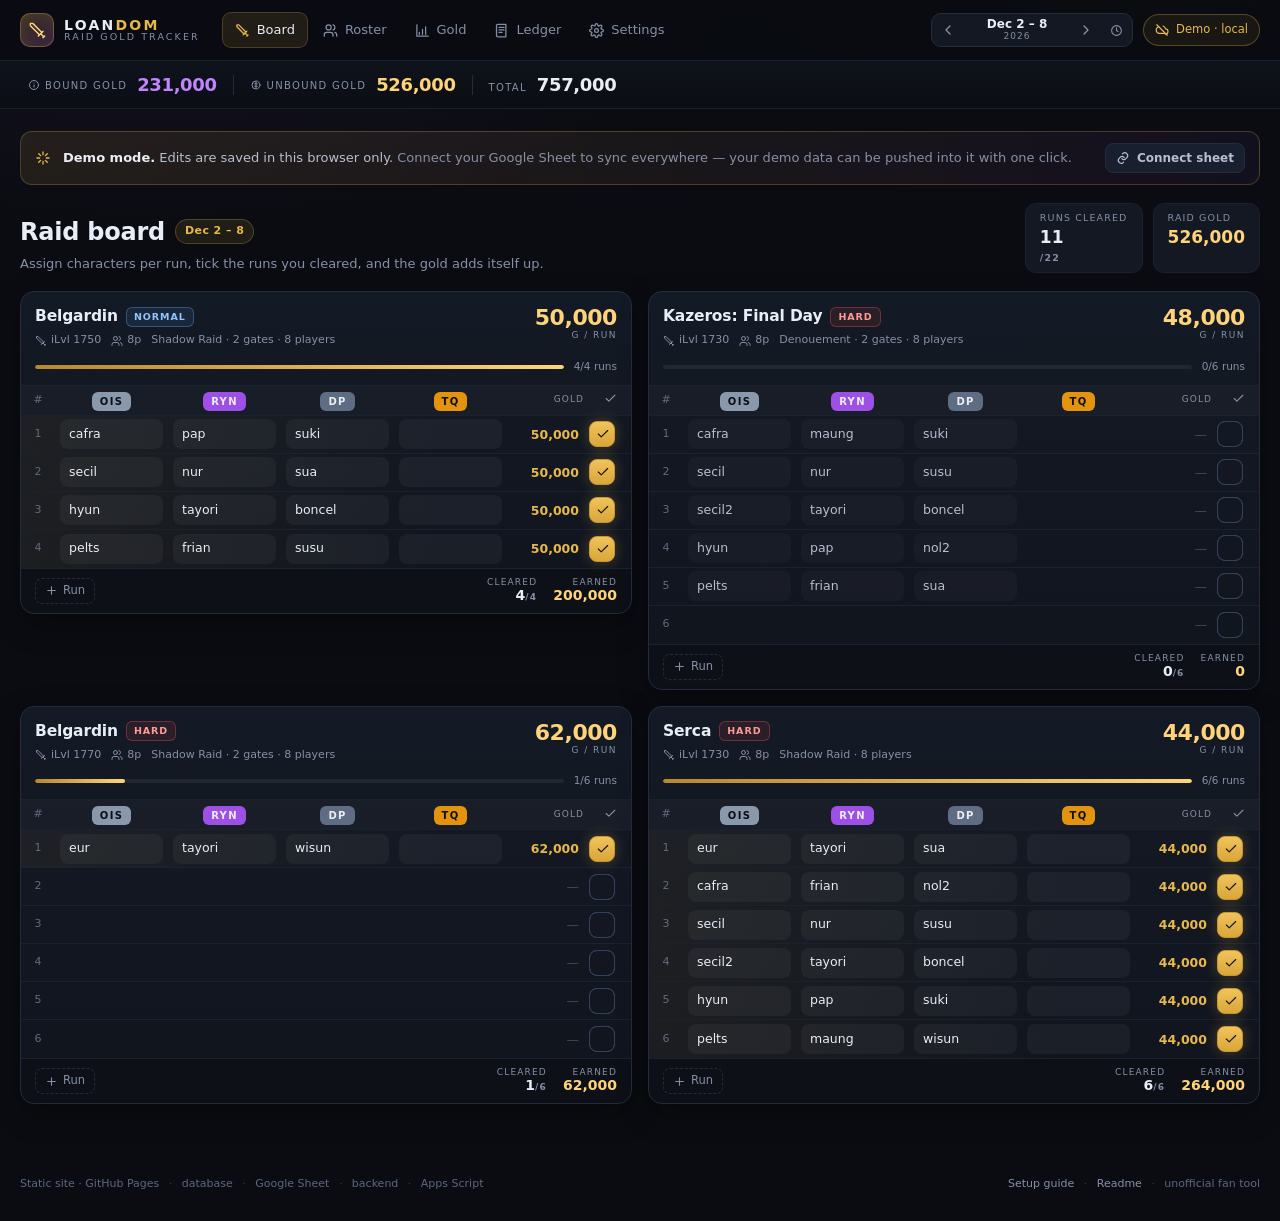
==== index.html @ 028a5902 "Build LOANDOM: Google-Sheet-backed raid gold tracker for GitHub Pages - static app (no build step): " ====
<!doctype html>
<html lang="en">
  <head>
    <meta charset="utf-8" />
    <meta name="viewport" content="width=device-width, initial-scale=1" />
    <title>LOANDOM — Lost Ark raid gold tracker</title>
    <meta
      name="description"
      content="Weekly Lost Ark raid gold tracker and character raid planner. Static site on GitHub Pages, database in a Google Sheet, no server required."
    />
    <meta name="theme-color" content="#0a0c11" />
    <meta name="color-scheme" content="dark" />
    <meta property="og:title" content="LOANDOM — Lost Ark raid gold tracker" />
    <meta
      property="og:description"
      content="Track raid gold, bound vs unbound, and who runs what this week. Google Sheet as the database, GitHub Pages as the host."
    />
    <meta property="og:type" content="website" />
    <link rel="icon" href="assets/favicon.svg" type="image/svg+xml" />
    <link rel="icon" href="favicon.ico" sizes="32x32" />
    <link rel="manifest" href="manifest.webmanifest" />
    <link rel="stylesheet" href="assets/css/app.css" />
  </head>
  <body data-route="board">
    <a class="skip-link" href="#view">Skip to content</a>

    <header class="topbar">
      <div class="topbar-inner">
        <a class="brand" href="#/board" aria-label="LOANDOM — raid board">
          <span class="brand-mark">
            <svg width="19" height="19" viewBox="0 0 24 24" fill="none" stroke="currentColor" stroke-width="1.8" stroke-linecap="round" stroke-linejoin="round" aria-hidden="true">
              <path d="M14.5 17.5 3 6V3h3l11.5 11.5" />
              <path d="m13 19 6-6" />
              <path d="m16 16 4 4" />
              <path d="m19 21 2-2" />
            </svg>
          </span>
          <span class="brand-text">
            <span class="brand-name">LOAN<em>DOM</em></span>
            <span class="brand-sub">raid gold tracker</span>
          </span>
        </a>

        <nav class="nav" id="nav" aria-label="Sections"></nav>

        <div class="topbar-right">
          <div class="weeknav" id="weeknav"></div>
          <div id="sync-pill"></div>
        </div>
      </div>
    </header>

    <div class="totals" id="totals" aria-live="polite"></div>

    <main class="view" id="view">
      <div class="boot"><span class="boot-spinner"></span>Loading your week…</div>
    </main>

    <footer class="foot">
      <span>
        Static site · GitHub Pages
        <span class="dot">·</span>
        database
        <span class="dot">·</span>
        Google Sheet
        <span class="dot">·</span>
        backend
        <span class="dot">·</span>
        Apps Script
      </span>
      <span>
        <a href="SETUP.md">Setup guide</a>
        <span class="dot">·</span>
        <a href="README.md">Readme</a>
        <span class="dot">·</span>
        unofficial fan tool
      </span>
    </footer>

    <div id="overlay"></div>
    <div id="toasts"></div>

    <noscript>
      <div style="max-width: 560px; margin: 80px auto; padding: 24px; border: 1px solid #232c3d; border-radius: 14px; font-family: system-ui; color: #e9edf6; background: #131822">
        <h1 style="font-size: 18px; margin-bottom: 8px">JavaScript is required</h1>
        <p style="color: #8590a6; font-size: 13px">
          LOANDOM is a static app that reads and writes a Google Sheet. Enable JavaScript and reload the page.
        </p>
      </div>
    </noscript>

    <script type="module" src="assets/js/app.js"></script>
  </body>
</html>
---- assets/css/app.css ----
/* ==========================================================================
   LOANDOM — dark, gold-accented, dense but breathable.
   Single stylesheet, no framework, no build step.
   ========================================================================== */

:root {
  --bg: #0a0c11;
  --bg-soft: #0d1017;
  --panel: #131822;
  --panel-2: #182030;
  --panel-3: #1e2739;
  --line: #232c3d;
  --line-soft: #1a2230;
  --text: #e9edf6;
  --text-dim: #b6bfd0;
  --muted: #8590a6;
  --gold: #e8b84b;
  --gold-bright: #ffd479;
  --gold-deep: #b8892b;
  --violet: #a855f7;
  --violet-soft: #c084fc;
  --red: #f0554f;
  --green: #3ddc97;
  --blue: #5aa9f8;
  --radius: 14px;
  --radius-sm: 9px;
  --shadow: 0 18px 45px rgba(0, 0, 0, 0.45);
  --font: "Inter", ui-sans-serif, system-ui, -apple-system, "Segoe UI", Roboto, "Helvetica Neue", Arial, sans-serif;
  --mono: ui-monospace, "SF Mono", "Cascadia Code", Consolas, monospace;
}

* { box-sizing: border-box; }

html { color-scheme: dark; }

body {
  margin: 0;
  font-family: var(--font);
  font-size: 14px;
  line-height: 1.5;
  color: var(--text);
  background:
    radial-gradient(1100px 600px at 12% -10%, rgba(168, 85, 247, 0.10), transparent 60%),
    radial-gradient(900px 500px at 88% -15%, rgba(232, 184, 75, 0.09), transparent 60%),
    var(--bg);
  min-height: 100vh;
  -webkit-font-smoothing: antialiased;
}

body.has-overlay { overflow: hidden; }

a { color: inherit; text-decoration: none; }
button { font: inherit; color: inherit; }
h1, h2, h3, h4 { margin: 0; font-weight: 650; letter-spacing: -0.01em; }
p { margin: 0; }
code { font-family: var(--mono); font-size: 0.92em; background: rgba(255, 255, 255, 0.06); padding: 1px 5px; border-radius: 5px; }
kbd {
  font-family: var(--mono); font-size: 10px; padding: 1px 5px; border-radius: 5px;
  border: 1px solid var(--line); background: var(--panel-2); color: var(--text-dim);
}
svg.i { flex: none; display: inline-block; vertical-align: -2px; }

::selection { background: rgba(232, 184, 75, 0.3); }

::-webkit-scrollbar { width: 10px; height: 10px; }
::-webkit-scrollbar-track { background: transparent; }
::-webkit-scrollbar-thumb { background: #2a3448; border-radius: 99px; border: 2px solid var(--bg); }
::-webkit-scrollbar-thumb:hover { background: #354158; }

:focus-visible { outline: 2px solid var(--gold); outline-offset: 2px; }

.skip-link {
  position: absolute; left: -9999px; top: 8px; z-index: 100;
  padding: 8px 14px; border-radius: 8px; background: var(--gold); color: #12100a; font-weight: 650;
}
.skip-link:focus { left: 12px; }

/* ------------------------------------------------------------------ shell */

.topbar {
  position: sticky; top: 0; z-index: 40;
  background: rgba(9, 11, 16, 0.82);
  backdrop-filter: blur(14px);
  border-bottom: 1px solid var(--line-soft);
}

.topbar-inner {
  max-width: 1480px; margin: 0 auto; padding: 0 20px;
  height: 60px; display: flex; align-items: center; gap: 22px;
}

.brand { display: flex; align-items: center; gap: 10px; flex: none; }
.brand-mark {
  width: 34px; height: 34px; border-radius: 10px; display: grid; place-items: center;
  background: linear-gradient(145deg, rgba(232, 184, 75, 0.22), rgba(168, 85, 247, 0.22));
  border: 1px solid rgba(232, 184, 75, 0.35); color: var(--gold-bright);
  box-shadow: inset 0 0 18px rgba(232, 184, 75, 0.12);
}
.brand-text { display: flex; flex-direction: column; line-height: 1.05; }
.brand-name { font-weight: 750; letter-spacing: 0.16em; font-size: 14px; }
.brand-name em { font-style: normal; color: var(--gold); }
.brand-sub { font-size: 9.5px; letter-spacing: 0.22em; text-transform: uppercase; color: var(--muted); }

.nav { display: flex; align-items: center; gap: 2px; overflow-x: auto; scrollbar-width: none; }
.nav::-webkit-scrollbar { display: none; }
.nav-link {
  display: inline-flex; align-items: center; gap: 7px; padding: 7px 12px; border-radius: 9px;
  color: var(--muted); font-size: 13px; font-weight: 500; white-space: nowrap;
  border: 1px solid transparent; transition: color 0.15s, background 0.15s;
}
.nav-link:hover { color: var(--text); background: rgba(255, 255, 255, 0.04); }
.nav-link.is-active { color: var(--text); background: rgba(232, 184, 75, 0.10); border-color: rgba(232, 184, 75, 0.22); }
.nav-link.is-active svg { color: var(--gold); }

.topbar-right { margin-left: auto; display: flex; align-items: center; gap: 10px; }

.weeknav { display: flex; align-items: center; gap: 2px; background: var(--panel); border: 1px solid var(--line); border-radius: 10px; padding: 2px; }
.week-arrow, .week-today {
  width: 28px; height: 28px; display: grid; place-items: center; border: 0; background: transparent;
  color: var(--muted); border-radius: 7px; cursor: pointer;
}
.week-arrow:hover, .week-today:hover { background: var(--panel-2); color: var(--text); }
.week-now {
  border: 0; background: transparent; padding: 0 6px;
  display: flex; flex-direction: column; align-items: center; line-height: 1.1; min-width: 106px;
}
.week-now-label { font-size: 12px; font-weight: 600; color: var(--text); white-space: nowrap; }
.week-now-year { font-size: 9px; letter-spacing: 0.12em; color: var(--muted); }

.sync-pill {
  display: inline-flex; align-items: center; gap: 7px; height: 32px; padding: 0 11px;
  border-radius: 99px; border: 1px solid var(--line); background: var(--panel);
  font-size: 11.5px; color: var(--text-dim); cursor: pointer; white-space: nowrap;
}
.sync-pill:hover { border-color: #33405a; }
.sync-pill.is-on { color: var(--green); border-color: rgba(61, 220, 151, 0.28); background: rgba(61, 220, 151, 0.07); }
.sync-pill.is-demo { color: var(--gold); border-color: rgba(232, 184, 75, 0.3); background: rgba(232, 184, 75, 0.07); }
.sync-pill.is-saving { color: var(--blue); border-color: rgba(90, 169, 248, 0.3); background: rgba(90, 169, 248, 0.07); }
.sync-pill.is-error { color: var(--red); border-color: rgba(240, 85, 79, 0.35); background: rgba(240, 85, 79, 0.08); }

/* ----------------------------------------------------------------- totals */

.totals {
  position: sticky; top: 60px; z-index: 35;
  background: linear-gradient(180deg, rgba(15, 19, 27, 0.96), rgba(11, 14, 20, 0.96));
  border-bottom: 1px solid var(--line-soft);
  backdrop-filter: blur(10px);
}
.totals-inner {
  max-width: 1480px; margin: 0 auto; padding: 8px 20px;
  display: flex; align-items: center; gap: 8px;
}
.total {
  border: 0; background: transparent; cursor: pointer; padding: 2px 8px; border-radius: 8px;
  display: flex; align-items: baseline; gap: 10px; text-align: left;
}
.total:hover { background: rgba(255, 255, 255, 0.035); }
.total-label { font-size: 10px; letter-spacing: 0.13em; text-transform: uppercase; color: var(--muted); display: inline-flex; align-items: center; gap: 5px; }
.total strong { font-size: 18px; font-variant-numeric: tabular-nums; letter-spacing: -0.02em; }
.total-bound strong { color: var(--violet-soft); }
.total-unbound strong { color: var(--gold-bright); }
.total-sum strong { color: var(--text); }
.total-sep { width: 1px; height: 20px; background: var(--line); }

/* ------------------------------------------------------------------ view */

.view { max-width: 1480px; margin: 0 auto; padding: 22px 20px 72px; }

.view-head { display: flex; align-items: flex-end; justify-content: space-between; gap: 24px; margin-bottom: 18px; flex-wrap: wrap; }
.view-head h1 { font-size: 24px; display: flex; align-items: center; gap: 10px; flex-wrap: wrap; }
.view-head p { color: var(--muted); font-size: 13px; margin-top: 4px; max-width: 70ch; }
.week-chip {
  font-size: 11px; font-weight: 600; letter-spacing: 0.04em; color: var(--gold);
  background: rgba(232, 184, 75, 0.1); border: 1px solid rgba(232, 184, 75, 0.25);
  padding: 3px 9px; border-radius: 99px; vertical-align: middle;
}
.head-stats { display: flex; gap: 10px; }
.head-stat {
  background: var(--panel); border: 1px solid var(--line-soft); border-radius: 11px;
  padding: 7px 14px; min-width: 92px;
}
.head-stat span { display: block; font-size: 9.5px; letter-spacing: 0.12em; text-transform: uppercase; color: var(--muted); }
.head-stat strong { font-size: 17px; font-variant-numeric: tabular-nums; }
.head-actions { display: flex; gap: 8px; }

.gold-text { color: var(--gold-bright); }
.violet-text { color: var(--violet-soft); }
.muted { color: var(--muted); }
.dash { color: #4b566c; }

/* ----------------------------------------------------------------- banner */

.banner {
  display: flex; align-items: center; gap: 12px; padding: 11px 14px; margin-bottom: 18px;
  border-radius: 12px; border: 1px solid rgba(232, 184, 75, 0.25);
  background: linear-gradient(90deg, rgba(232, 184, 75, 0.10), rgba(168, 85, 247, 0.06));
  font-size: 13px; color: var(--text-dim);
}
.banner-icon { color: var(--gold); display: grid; place-items: center; }
.banner strong { color: var(--text); }
.banner .btn { margin-left: auto; }

/* ---------------------------------------------------------------- buttons */

.btn {
  display: inline-flex; align-items: center; justify-content: center; gap: 7px;
  height: 36px; padding: 0 14px; border-radius: 10px; cursor: pointer;
  background: var(--panel-2); border: 1px solid var(--line); color: var(--text-dim);
  font-size: 13px; font-weight: 550; white-space: nowrap;
  transition: background 0.15s, border-color 0.15s, color 0.15s, transform 0.06s;
}
.btn:hover { background: var(--panel-3); color: var(--text); border-color: #33405a; }
.btn:active { transform: translateY(1px); }
.btn:disabled { opacity: 0.55; cursor: default; }
.btn.primary {
  background: linear-gradient(180deg, #f0c35b, #d9a63a); border-color: #c9962c;
  color: #151208; font-weight: 650; box-shadow: 0 6px 18px rgba(232, 184, 75, 0.16);
}
.btn.primary:hover { background: linear-gradient(180deg, #ffd479, #e5b344); color: #151208; }
.btn.ghost { background: transparent; }
.btn.ghost:hover { background: rgba(255, 255, 255, 0.05); }
.btn.danger { background: rgba(240, 85, 79, 0.14); border-color: rgba(240, 85, 79, 0.4); color: #ff9a95; }
.btn.danger:hover { background: rgba(240, 85, 79, 0.22); }
.btn.small { height: 30px; padding: 0 10px; font-size: 12px; border-radius: 8px; }
.danger-text { color: #f08a85; }
.danger-text:hover { color: #ffb1ad; }

.icon-btn {
  width: 34px; height: 34px; display: grid; place-items: center; border-radius: 9px;
  border: 1px solid var(--line); background: var(--panel-2); color: var(--muted); cursor: pointer;
}
.icon-btn:hover { color: var(--text); background: var(--panel-3); }

.mini {
  width: 24px; height: 24px; display: inline-grid; place-items: center; border-radius: 7px;
  border: 1px solid transparent; background: transparent; color: var(--muted); cursor: pointer;
}
.mini:hover { background: rgba(255, 255, 255, 0.07); color: var(--text); border-color: var(--line); }
.mini.danger:hover { color: #ff9a95; border-color: rgba(240, 85, 79, 0.4); background: rgba(240, 85, 79, 0.12); }
.link-btn {
  display: inline-flex; align-items: center; gap: 5px; border: 0; background: transparent;
  color: var(--gold); font-size: 12px; cursor: pointer; padding: 2px 0;
}
.link-btn:hover { color: var(--gold-bright); text-decoration: underline; }

/* --------------------------------------------------------------- controls */

.field { display: flex; flex-direction: column; gap: 5px; min-width: 0; }
.field > span { font-size: 11px; letter-spacing: 0.06em; text-transform: uppercase; color: var(--muted); font-weight: 600; }
.field > small { font-size: 11px; color: #6f7a90; }
.field.grow { flex: 1; min-width: 140px; }
.field.span2, .form-grid > .span2 { grid-column: span 2; }
.field-actions { justify-content: flex-end; flex-direction: row; align-items: center; }

input, select, textarea {
  height: 36px; padding: 0 10px; border-radius: 9px; border: 1px solid var(--line);
  background: var(--bg-soft); color: var(--text); font-size: 13px; min-width: 0;
  transition: border-color 0.15s, background 0.15s;
}
input:hover, select:hover { border-color: #33405a; }
input:focus, select:focus, textarea:focus { outline: none; border-color: var(--gold); background: #0b0e15; box-shadow: 0 0 0 3px rgba(232, 184, 75, 0.12); }
input::placeholder { color: #5b6579; }
select { appearance: none; background-image: linear-gradient(45deg, transparent 50%, var(--muted) 50%), linear-gradient(135deg, var(--muted) 50%, transparent 50%); background-position: calc(100% - 14px) 15px, calc(100% - 9px) 15px; background-size: 5px 5px; background-repeat: no-repeat; padding-right: 26px; }
input[type="color"] { width: 34px; height: 34px; padding: 3px; cursor: pointer; }
input[type="checkbox"] { width: 16px; height: 16px; accent-color: var(--gold); }

.cell-input { height: 30px; padding: 0 8px; font-size: 12.5px; border-radius: 7px; background: transparent; border-color: transparent; }
.cell-input:hover { background: var(--bg-soft); border-color: var(--line); }
.cell-input:focus { background: var(--bg-soft); }
.w-xs { width: 64px; }
.w-sm { width: 120px; }
.w-md { width: 92px; }

.form-grid { display: grid; grid-template-columns: repeat(2, minmax(0, 1fr)); gap: 12px; }
.form-grid.compact { grid-template-columns: repeat(6, minmax(0, 1fr)); align-items: end; margin-top: 14px; }
.form-grid.compact .btn { grid-column: span 1; }
.check-field { display: inline-flex; align-items: center; gap: 8px; font-size: 13px; color: var(--text-dim); }
.inline-fields { display: flex; gap: 10px; }
.inline-fields .field { width: 110px; }

/* ----------------------------------------------------------------- chips */

.badge {
  display: inline-flex; align-items: center; gap: 4px; padding: 2px 7px; border-radius: 6px;
  font-size: 9.5px; font-weight: 700; letter-spacing: 0.1em; text-transform: uppercase;
  border: 1px solid var(--line); color: var(--muted); background: rgba(255, 255, 255, 0.03);
}
.badge.subtle { font-weight: 600; letter-spacing: 0.06em; }
.diff-normal { color: #8ec5ff; border-color: rgba(90, 169, 248, 0.35); background: rgba(90, 169, 248, 0.1); }
.diff-hard { color: #ff9a95; border-color: rgba(240, 85, 79, 0.35); background: rgba(240, 85, 79, 0.1); }
.diff-nightmare { color: var(--violet-soft); border-color: rgba(168, 85, 247, 0.4); background: rgba(168, 85, 247, 0.12); }
.diff-solo { color: #b8c2d4; border-color: var(--line); }

.pill {
  display: inline-flex; align-items: center; gap: 7px; padding: 4px 10px; border-radius: 99px;
  font-size: 11px; font-weight: 600; border: 1px solid var(--line); color: var(--muted);
}
.pill-dot { width: 7px; height: 7px; border-radius: 99px; background: currentColor; box-shadow: 0 0 8px currentColor; }
.pill.is-on { color: var(--green); border-color: rgba(61, 220, 151, 0.3); background: rgba(61, 220, 151, 0.07); }
.pill.is-demo { color: var(--gold); border-color: rgba(232, 184, 75, 0.3); background: rgba(232, 184, 75, 0.07); }
.pill.is-error { color: var(--red); border-color: rgba(240, 85, 79, 0.35); background: rgba(240, 85, 79, 0.08); }

/* ----------------------------------------------------------------- board */

.raid-grid { display: grid; grid-template-columns: repeat(2, minmax(0, 1fr)); gap: 16px; align-items: start; }

.raid {
  background: linear-gradient(180deg, #141a25 0%, #10141d 100%);
  border: 1px solid var(--line); border-radius: var(--radius);
  overflow: hidden; box-shadow: 0 10px 30px rgba(0, 0, 0, 0.28);
  display: flex; flex-direction: column;
}
.raid.is-inactive { opacity: 0.55; }

.raid-head { display: flex; align-items: flex-start; justify-content: space-between; gap: 12px; padding: 13px 14px 10px; }
.raid-headline { min-width: 0; }
.raid-title { display: flex; align-items: center; gap: 8px; flex-wrap: wrap; }
.raid-title h2 { font-size: 15.5px; }
.raid-meta { display: flex; align-items: center; gap: 10px; flex-wrap: wrap; margin-top: 4px; font-size: 11px; color: var(--muted); }
.meta-item { display: inline-flex; align-items: center; gap: 4px; }

.raid-payout { text-align: right; flex: none; display: flex; flex-direction: column; align-items: flex-end; line-height: 1.15; }
.payout-main { font-size: 22px; font-weight: 750; color: var(--gold-bright); font-variant-numeric: tabular-nums; letter-spacing: -0.02em; }
.payout-unit { font-size: 9px; letter-spacing: 0.16em; text-transform: uppercase; color: var(--muted); }

.raid-strip { display: flex; align-items: center; gap: 10px; padding: 0 14px 10px; }
.progress { flex: 1; height: 4px; border-radius: 99px; background: rgba(255, 255, 255, 0.06); overflow: hidden; }
.progress > span { display: block; height: 100%; border-radius: 99px; background: linear-gradient(90deg, var(--gold-deep), var(--gold-bright)); transition: width 0.3s ease; }
.progress.tone-danger > span { background: linear-gradient(90deg, #b93d38, var(--red)); }
.progress.tone-violet > span { background: linear-gradient(90deg, #7c3aed, var(--violet-soft)); }
.strip-label { font-size: 10.5px; color: var(--muted); font-variant-numeric: tabular-nums; white-space: nowrap; }

.raid-table { border-top: 1px solid var(--line-soft); }
.raid-row {
  display: grid;
  grid-template-columns: 34px repeat(var(--players, 3), minmax(0, 1fr)) 82px 42px;
  align-items: center;
  border-bottom: 1px solid var(--line-soft);
  min-height: 38px;
}
.raid-row:last-child { border-bottom: 0; }
.raid-row .cell { min-width: 0; padding: 3px 5px; }
.raid-row.head-row { background: rgba(255, 255, 255, 0.025); min-height: 30px; position: sticky; top: 0; }
.raid-row.head-row .cell { padding: 4px 5px; }

.cell.idx { position: relative; text-align: center; color: #5f6b82; font-size: 11px; font-variant-numeric: tabular-nums; }
.run-no { display: block; }
.run-tools {
  position: absolute; inset: 0; display: flex; align-items: center; justify-content: center; gap: 1px;
  opacity: 0; background: var(--panel); transition: opacity 0.12s;
}
.run-row:hover .run-tools, .run-row:focus-within .run-tools { opacity: 1; }
.run-row:hover .run-no { opacity: 0; }

.player-head { text-align: center; }
.player-tag {
  display: inline-block; padding: 2px 8px; border-radius: 6px; font-size: 10px; font-weight: 750;
  letter-spacing: 0.13em; background: var(--pc, #a855f7); color: var(--pc-ink, #fff); opacity: 0.92;
}
.gold-head, .check-head { text-align: right; font-size: 9px; letter-spacing: 0.12em; text-transform: uppercase; color: var(--muted); }
.check-head { text-align: center; }

.slot {
  width: 100%; height: 30px; padding: 0 8px; display: flex; align-items: center; gap: 5px;
  border-radius: 8px; border: 1px solid transparent; background: rgba(255, 255, 255, 0.028);
  color: var(--text-dim); font-size: 12.5px; cursor: pointer; text-align: left;
  transition: background 0.12s, border-color 0.12s, color 0.12s;
}
.slot:hover { background: rgba(255, 255, 255, 0.07); border-color: var(--line); color: var(--text); }
.slot-name { overflow: hidden; text-overflow: ellipsis; white-space: nowrap; flex: 1; }
.slot.is-empty { justify-content: center; color: #455168; background: transparent; border: 1px dashed transparent; }
.slot.is-empty .slot-plus { opacity: 0; transition: opacity 0.12s; }
.raid-row:hover .slot.is-empty { border-color: var(--line); background: rgba(255, 255, 255, 0.02); }
.raid-row:hover .slot.is-empty .slot-plus { opacity: 1; }
.slot.is-warn { color: #ffc9a3; border-color: rgba(240, 140, 79, 0.28); background: rgba(240, 140, 79, 0.08); }
.slot-flag { color: #f0904f; display: inline-flex; }

.run-row.is-cleared { background: linear-gradient(90deg, rgba(232, 184, 75, 0.055), transparent 70%); }
.run-row.is-cleared .slot { color: var(--text); background: rgba(255, 255, 255, 0.045); }

.cell.gold { text-align: right; font-variant-numeric: tabular-nums; padding-right: 10px; }
.gold-value { font-size: 12.5px; font-weight: 600; color: var(--gold); }
.gold-value.is-zero { color: #3f4a5e; font-weight: 400; }
.gold-mult { font-size: 9.5px; color: var(--muted); margin-left: 3px; }

.check { width: 26px; height: 26px; border-radius: 8px; border: 1.5px solid #33405a; background: transparent; color: transparent; display: inline-grid; place-items: center; cursor: pointer; transition: all 0.14s; }
.check:hover { border-color: var(--gold); color: rgba(232, 184, 75, 0.5); }
.check.on { background: linear-gradient(180deg, #f0c35b, #d9a63a); border-color: #c9962c; color: #17130a; box-shadow: 0 0 14px rgba(232, 184, 75, 0.28); }
.cell.check { display: flex; justify-content: center; padding: 4px 6px; }

.raid-empty { padding: 18px 14px; display: flex; align-items: center; justify-content: space-between; gap: 12px; color: var(--muted); font-size: 12.5px; border-bottom: 1px solid var(--line-soft); }

.raid-foot { display: flex; align-items: center; gap: 16px; padding: 9px 14px; margin-top: auto; background: rgba(0, 0, 0, 0.22); border-top: 1px solid var(--line-soft); }
.foot-actions { margin-right: auto; }
.add-run {
  display: inline-flex; align-items: center; gap: 5px; height: 26px; padding: 0 9px;
  border-radius: 7px; border: 1px dashed var(--line); background: transparent;
  color: var(--muted); font-size: 11.5px; cursor: pointer;
}
.add-run:hover { color: var(--gold); border-color: rgba(232, 184, 75, 0.5); background: rgba(232, 184, 75, 0.07); }
.foot-stat { display: flex; flex-direction: column; align-items: flex-end; line-height: 1.1; }
.foot-stat span { font-size: 9px; letter-spacing: 0.13em; text-transform: uppercase; color: var(--muted); }
.foot-stat strong { font-size: 14px; font-variant-numeric: tabular-nums; }

/* ---------------------------------------------------------------- roster */

.rules-strip {
  display: flex; align-items: center; gap: 12px; flex-wrap: wrap; margin-bottom: 16px;
  padding: 9px 13px; border-radius: 10px; background: rgba(232, 184, 75, 0.05);
  border: 1px solid rgba(232, 184, 75, 0.16); font-size: 12px; color: var(--text-dim);
}
.rules-strip svg { color: var(--gold); }

.roster-grid { display: grid; grid-template-columns: repeat(2, minmax(0, 1fr)); gap: 16px; align-items: start; }
.roster-card {
  background: linear-gradient(180deg, #141a25, #10141d);
  border: 1px solid var(--line); border-radius: var(--radius); overflow: hidden;
  display: flex; flex-direction: column;
}
.roster-head { display: flex; align-items: center; gap: 11px; padding: 13px 14px 10px; }
.avatar {
  width: 38px; height: 38px; border-radius: 11px; display: grid; place-items: center;
  background: var(--pc); color: var(--pc-ink); font-weight: 800; font-size: 13px; letter-spacing: 0.04em;
  flex: none; box-shadow: inset 0 0 0 1px rgba(255, 255, 255, 0.12);
}
.roster-id { min-width: 0; }
.roster-id h2 { font-size: 15px; }
.roster-id p { font-size: 11px; color: var(--muted); }
.add-char { margin-left: auto; display: flex; gap: 4px; }
.add-char input { height: 32px; width: 128px; font-size: 12px; }
.add-char .icon-btn { width: 32px; height: 32px; }
.roster-cap { padding: 0 14px 8px; }
.roster-cap .progress { height: 3px; }

.roster-table th { padding: 6px 10px; }
.roster-table td { padding: 6px 10px; }
.char-name-cell { display: flex; align-items: center; gap: 6px; }
.char-name {
  border: 0; background: transparent; padding: 2px 0; cursor: pointer; display: inline-flex;
  align-items: center; gap: 5px; color: var(--text); font-size: 13px; font-weight: 550; text-align: left;
}
.char-name:hover { color: var(--gold-bright); }
.crown { color: var(--gold); display: inline-flex; }
.row-flag { color: #f0904f; display: inline-flex; }
.row-actions { text-align: right; white-space: nowrap; opacity: 0.45; transition: opacity 0.12s; }
tr:hover .row-actions { opacity: 1; }
.usage-cell { max-width: 260px; }
.usage {
  display: inline-flex; align-items: center; gap: 3px; padding: 2px 6px; margin: 1px 3px 1px 0;
  border-radius: 5px; font-size: 9.5px; font-weight: 650; letter-spacing: 0.04em;
  background: rgba(255, 255, 255, 0.05); color: var(--muted); border: 1px solid transparent;
}
.usage.is-cleared { color: #8ee6bd; background: rgba(61, 220, 151, 0.09); border-color: rgba(61, 220, 151, 0.22); }
.usage.is-idle { color: #55617a; background: transparent; border: 1px dashed var(--line); }
.usage.is-over { color: #ff9a95; background: rgba(240, 85, 79, 0.1); border-color: rgba(240, 85, 79, 0.3); }
.roster-empty { padding: 22px 16px; text-align: center; color: var(--muted); font-size: 12.5px; display: flex; flex-direction: column; gap: 3px; }

/* ------------------------------------------------------------------ gold */

.gold-cards { display: grid; grid-template-columns: repeat(3, minmax(0, 1fr)); gap: 14px; margin-bottom: 18px; }
.gold-card {
  border-radius: var(--radius); padding: 16px 18px; border: 1px solid var(--line);
  background: linear-gradient(180deg, #161c28, #11151e); position: relative; overflow: hidden;
}
.gold-card::after { content: ""; position: absolute; inset: 0; pointer-events: none; background: radial-gradient(120% 120% at 100% 0%, rgba(255, 255, 255, 0.05), transparent 55%); }
.gc-label { display: block; font-size: 9.5px; letter-spacing: 0.18em; text-transform: uppercase; color: var(--muted); font-weight: 700; }
.gc-value { display: block; font-size: 36px; font-weight: 800; letter-spacing: -0.03em; line-height: 1.15; font-variant-numeric: tabular-nums; margin: 2px 0 4px; }
.gc-sub { display: inline-flex; align-items: center; gap: 5px; font-size: 11px; color: var(--muted); }
.gold-card.bound { border-color: rgba(168, 85, 247, 0.28); background: linear-gradient(180deg, rgba(168, 85, 247, 0.12), rgba(17, 21, 30, 0.9)); }
.gold-card.bound .gc-value { color: var(--violet-soft); }
.gold-card.unbound { border-color: rgba(232, 184, 75, 0.3); background: linear-gradient(180deg, rgba(232, 184, 75, 0.13), rgba(17, 21, 30, 0.9)); }
.gold-card.unbound .gc-value { color: var(--gold-bright); }
.gold-card.total { border-color: var(--line); }
.gold-card.total .gc-value { color: var(--text); }

.summary-grid { display: grid; grid-template-columns: repeat(2, minmax(0, 1fr)); gap: 16px; align-items: start; }

.panel {
  background: linear-gradient(180deg, #141a25, #10141d);
  border: 1px solid var(--line); border-radius: var(--radius); overflow: hidden;
}
.panel-head { display: flex; align-items: center; justify-content: space-between; gap: 12px; padding: 12px 15px; border-bottom: 1px solid var(--line-soft); }
.panel-head h2 { font-size: 13.5px; display: flex; align-items: center; gap: 7px; }
.panel-head h2 svg { color: var(--gold); }
.panel-head .muted { font-size: 11px; }
.panel-foot { display: flex; align-items: center; justify-content: space-between; gap: 10px; padding: 9px 15px; border-top: 1px solid var(--line-soft); background: rgba(0, 0, 0, 0.18); font-size: 11.5px; }

.breakdown { padding: 6px 8px; }
.breakdown-row { display: flex; align-items: center; gap: 12px; padding: 8px 7px; border-radius: 9px; }
.breakdown-row:hover { background: rgba(255, 255, 255, 0.025); }
.bd-main { flex: 1; min-width: 0; }
.bd-title { display: flex; align-items: center; gap: 7px; font-size: 12.5px; margin-bottom: 5px; }
.bd-bar { height: 5px; border-radius: 99px; background: rgba(255, 255, 255, 0.06); overflow: hidden; }
.bd-bar > span { display: block; height: 100%; border-radius: 99px; background: linear-gradient(90deg, var(--gold-deep), var(--gold)); transition: width 0.3s; }
.bd-count { font-size: 11px; font-variant-numeric: tabular-nums; width: 34px; text-align: right; }
.bd-gold { font-size: 13px; font-variant-numeric: tabular-nums; width: 78px; text-align: right; color: var(--gold-bright); }
.bd-gold.is-zero { color: #465168; }
.breakdown-row.is-manual .bd-bar > span { background: linear-gradient(90deg, #7c3aed, var(--violet-soft)); }

.player-summary { padding: 4px 8px 8px; }
.ps-row { display: flex; align-items: center; gap: 10px; padding: 8px 6px; border-bottom: 1px solid var(--line-soft); }
.ps-row:last-child { border-bottom: 0; }
.ps-avatar { width: 30px; height: 30px; border-radius: 9px; display: grid; place-items: center; background: var(--pc); color: var(--pc-ink); font-size: 10px; font-weight: 800; flex: none; }
.ps-name { min-width: 0; flex: 1; display: flex; flex-direction: column; line-height: 1.25; }
.ps-name strong { font-size: 12.5px; }
.ps-name span { font-size: 10.5px; }
.ps-stat { text-align: right; min-width: 42px; }
.ps-stat span { display: block; font-size: 9px; letter-spacing: 0.1em; text-transform: uppercase; color: var(--muted); }
.ps-stat strong { font-size: 13px; font-variant-numeric: tabular-nums; }
.ps-bar { width: 52px; }
.ps-bar .progress { height: 3px; }

.history { display: flex; align-items: flex-end; gap: 6px; padding: 16px 14px 12px; height: 210px; }
.hist-col { flex: 1; height: 100%; display: flex; flex-direction: column; justify-content: flex-end; align-items: center; gap: 5px; background: transparent; border: 0; cursor: pointer; padding: 0; border-radius: 8px; }
.hist-col:hover { background: rgba(255, 255, 255, 0.03); }
.hist-track { width: 100%; flex: 1; display: flex; align-items: flex-end; justify-content: center; }
.hist-bar { width: min(38px, 70%); border-radius: 6px 6px 3px 3px; background: linear-gradient(180deg, var(--gold-bright), var(--gold-deep)); position: relative; overflow: hidden; min-height: 4px; }
.hist-bound { position: absolute; left: 0; right: 0; bottom: 0; background: linear-gradient(180deg, var(--violet-soft), #6d28d9); }
.hist-value { font-size: 10px; color: var(--text-dim); font-variant-numeric: tabular-nums; }
.hist-label { font-size: 9.5px; color: var(--muted); white-space: nowrap; }
.hist-col.is-current .hist-label { color: var(--gold); }
.hist-col.is-current .hist-bar { box-shadow: 0 0 0 1px rgba(232, 184, 75, 0.5), 0 0 18px rgba(232, 184, 75, 0.2); }

.warning-list { list-style: none; margin: 0; padding: 6px 8px 10px; display: flex; flex-direction: column; gap: 2px; }
.warning-item { display: flex; gap: 8px; align-items: flex-start; padding: 7px 8px; border-radius: 8px; font-size: 12px; color: var(--text-dim); }
.warning-item:hover { background: rgba(255, 255, 255, 0.03); }
.warning-item.level-warn .w-icon { color: #f0a85b; }
.warning-item.level-info .w-icon { color: var(--blue); }
.w-icon { display: inline-flex; margin-top: 1px; }
.all-clear { display: flex; align-items: center; gap: 8px; padding: 18px 16px; color: var(--green); font-size: 12.5px; }

.mode-switch { display: inline-flex; padding: 3px; border-radius: 10px; background: var(--panel); border: 1px solid var(--line); }
.mode-switch button { border: 0; background: transparent; padding: 5px 11px; border-radius: 7px; font-size: 11.5px; font-weight: 600; color: var(--muted); cursor: pointer; }
.mode-switch button:hover { color: var(--text); }
.mode-switch button.is-active { background: rgba(232, 184, 75, 0.16); color: var(--gold-bright); box-shadow: inset 0 0 0 1px rgba(232, 184, 75, 0.25); }

/* ---------------------------------------------------------------- ledger */

.ledger-form { display: flex; flex-wrap: wrap; gap: 10px; padding: 13px 15px; align-items: flex-end; }
.ledger-form .btn { height: 36px; }
.kind { display: inline-block; padding: 2px 8px; border-radius: 6px; font-size: 10px; font-weight: 700; letter-spacing: 0.06em; text-transform: uppercase; }
.kind-bound { color: var(--violet-soft); background: rgba(168, 85, 247, 0.12); border: 1px solid rgba(168, 85, 247, 0.3); }
.kind-tradable { color: var(--gold-bright); background: rgba(232, 184, 75, 0.1); border: 1px solid rgba(232, 184, 75, 0.28); }
.note-cell { max-width: 300px; overflow: hidden; text-overflow: ellipsis; white-space: nowrap; }
.ledger-table tfoot td { border-top: 1px solid var(--line); border-bottom: 0; padding-top: 9px; }

/* -------------------------------------------------------------- settings */

.settings-grid { display: grid; grid-template-columns: repeat(2, minmax(0, 1fr)); gap: 16px; align-items: start; }
.settings-grid > .panel:first-child { grid-column: span 2; }
.settings-grid > .panel-wide { grid-column: span 2; }

.details { border-top: 1px solid var(--line-soft); padding: 12px 15px 14px; }
.details summary { cursor: pointer; font-size: 12px; color: var(--muted); display: flex; align-items: center; gap: 6px; list-style: none; }
.details summary::-webkit-details-marker { display: none; }
.details summary:hover { color: var(--text); }
.steps { margin: 10px 0 8px; padding-left: 20px; display: flex; flex-direction: column; gap: 5px; font-size: 12.5px; color: var(--text-dim); }
.steps code { font-size: 11.5px; }

.kv-grid { display: grid; grid-template-columns: repeat(2, minmax(0, 1fr)); gap: 1px; background: var(--line-soft); }
.kv { background: var(--panel); padding: 10px 15px; display: flex; flex-direction: column; gap: 2px; }
.kv span { font-size: 9.5px; letter-spacing: 0.12em; text-transform: uppercase; color: var(--muted); }
.kv strong { font-size: 13px; font-variant-numeric: tabular-nums; }

.inline-error { display: flex; align-items: center; gap: 7px; margin: 10px 15px 0; padding: 9px 11px; border-radius: 9px; background: rgba(240, 85, 79, 0.1); border: 1px solid rgba(240, 85, 79, 0.3); color: #ffb1ad; font-size: 12px; }
.row-actions-line { display: flex; gap: 8px; padding: 12px 15px; flex-wrap: wrap; }

.setting-block { display: flex; align-items: center; justify-content: space-between; gap: 16px; padding: 13px 15px; border-top: 1px solid var(--line-soft); }
.setting-block h3 { font-size: 12.5px; margin-bottom: 2px; }
.setting-block p { font-size: 11.5px; max-width: 44ch; }

.table-scroll { overflow-x: auto; }
.table { width: 100%; border-collapse: collapse; font-size: 12.5px; }
.table th { text-align: left; padding: 8px 12px; font-size: 9.5px; letter-spacing: 0.11em; text-transform: uppercase; color: var(--muted); font-weight: 700; border-bottom: 1px solid var(--line); white-space: nowrap; }
.table td { padding: 7px 12px; border-bottom: 1px solid var(--line-soft); vertical-align: middle; }
.table tbody tr:hover { background: rgba(255, 255, 255, 0.02); }
.table .num { text-align: right; font-variant-numeric: tabular-nums; }
.table .strong { font-weight: 650; }
.table tr.is-inactive { opacity: 0.5; }
.raid-settings td { padding: 4px 6px; }
.raid-settings th { padding: 8px 6px; }
.raid-settings { min-width: 720px; }
.raid-settings .cell-input, .ps-edit .cell-input {
  background: rgba(255, 255, 255, 0.03);
  border-color: var(--line-soft);
}
.raid-settings .cell-input:hover, .ps-edit .cell-input:hover { background: var(--bg-soft); border-color: var(--line); }

.switch { width: 34px; height: 19px; border-radius: 99px; background: #2a3448; border: 1px solid var(--line); position: relative; cursor: pointer; padding: 0; }
.switch span { position: absolute; top: 2px; left: 2px; width: 13px; height: 13px; border-radius: 99px; background: #7a869c; transition: all 0.15s; }
.switch.is-on { background: rgba(61, 220, 151, 0.25); border-color: rgba(61, 220, 151, 0.5); }
.switch.is-on span { left: 17px; background: var(--green); }

.player-settings { padding: 6px 10px 10px; display: flex; flex-direction: column; gap: 4px; }
.ps-edit { display: flex; align-items: center; gap: 8px; padding: 4px 4px; border-radius: 8px; }
.ps-edit:hover { background: rgba(255, 255, 255, 0.025); }
.ps-edit .muted { margin-left: auto; font-size: 11px; }

.data-actions { display: flex; flex-wrap: wrap; gap: 8px; padding: 13px 15px; }
.small-note { padding: 0 15px 14px; font-size: 11.5px; max-width: 80ch; }

.about { padding-bottom: 4px; }
.about p { padding: 12px 15px; font-size: 12.5px; color: var(--text-dim); max-width: 90ch; }
.about .kv-grid { margin-top: 2px; }

/* ----------------------------------------------------------- empty states */

.empty { display: flex; flex-direction: column; align-items: center; justify-content: center; text-align: center; gap: 8px; padding: 60px 20px; border: 1px dashed var(--line); border-radius: var(--radius); background: rgba(255, 255, 255, 0.012); }
.empty small, .empty.small { padding: 26px 16px; }
.empty-icon { width: 46px; height: 46px; border-radius: 13px; display: grid; place-items: center; background: rgba(232, 184, 75, 0.09); border: 1px solid rgba(232, 184, 75, 0.2); color: var(--gold); margin-bottom: 4px; }
.empty h3 { font-size: 15px; }
.empty p { color: var(--muted); font-size: 12.5px; max-width: 46ch; }
.empty .btn { margin-top: 8px; }

.boot { display: flex; align-items: center; gap: 10px; padding: 80px 0; justify-content: center; color: var(--muted); }
.boot-spinner { width: 16px; height: 16px; border-radius: 99px; border: 2px solid var(--line); border-top-color: var(--gold); animation: spin 0.7s linear infinite; }
@keyframes spin { to { transform: rotate(360deg); } }

/* ---------------------------------------------------------------- footer */

.foot { max-width: 1480px; margin: 0 auto; padding: 0 20px 28px; display: flex; align-items: center; justify-content: space-between; gap: 14px; flex-wrap: wrap; color: #5c6780; font-size: 11px; }
.foot a { color: var(--muted); }
.foot a:hover { color: var(--gold); }
.foot .dot { opacity: 0.5; margin: 0 6px; }

/* --------------------------------------------------------------- overlays */

#overlay { position: relative; z-index: 60; }

.modal-backdrop {
  position: fixed; inset: 0; z-index: 70; display: grid; place-items: center; padding: 20px;
  background: rgba(4, 6, 10, 0.72); backdrop-filter: blur(6px);
  animation: fade 0.14s ease-out;
}
.modal {
  width: min(500px, 100%); max-height: min(86vh, 760px); overflow: auto;
  background: linear-gradient(180deg, #171d29, #11151e);
  border: 1px solid var(--line); border-radius: 16px; box-shadow: var(--shadow);
  animation: pop 0.16s ease-out;
}
.modal-wide { width: min(760px, 100%); }
.modal-head { display: flex; align-items: flex-start; justify-content: space-between; gap: 12px; padding: 16px 18px 10px; }
.modal-head h2 { font-size: 17px; }
.modal-head p { font-size: 11.5px; color: var(--muted); margin-top: 2px; }
.modal-body { padding: 6px 18px 18px; }
.modal-text { font-size: 13.5px; color: var(--text-dim); }
.modal-note { font-size: 11.5px; color: var(--muted); margin-top: 8px; padding: 8px 10px; background: rgba(255, 255, 255, 0.03); border-radius: 8px; }
.modal-foot { display: flex; align-items: center; gap: 8px; padding: 12px 18px; border-top: 1px solid var(--line-soft); background: rgba(0, 0, 0, 0.2); }
.modal-foot .grow { flex: 1; }
.modal .form-grid { padding-top: 6px; }
.eligibility { background: rgba(255, 255, 255, 0.02); border: 1px solid var(--line-soft); border-radius: 10px; padding: 9px 11px; }
.el-title { font-size: 10px; letter-spacing: 0.1em; text-transform: uppercase; color: var(--muted); }
.el-list { display: flex; flex-wrap: wrap; gap: 5px; margin-top: 6px; }
.el-chip { display: inline-flex; align-items: center; gap: 4px; padding: 2px 7px; border-radius: 6px; font-size: 10.5px; border: 1px solid var(--line); }
.el-chip.is-ok { color: #8ee6bd; border-color: rgba(61, 220, 151, 0.28); background: rgba(61, 220, 151, 0.07); }
.el-chip.is-no { color: #7d8699; opacity: 0.75; }

@keyframes fade { from { opacity: 0; } }
@keyframes pop { from { opacity: 0; transform: translateY(6px) scale(0.99); } }

.popover {
  position: fixed; z-index: 80; width: 270px;
  background: linear-gradient(180deg, #181f2c, #121720);
  border: 1px solid #2c3750; border-radius: 12px; box-shadow: var(--shadow);
  overflow: hidden; animation: pop 0.12s ease-out;
}
.popover-head { display: flex; align-items: center; gap: 7px; padding: 9px 11px 7px; font-size: 12px; }
.popover-hint { margin-left: auto; font-size: 9.5px; letter-spacing: 0.1em; text-transform: uppercase; color: var(--muted); }
.player-dot { width: 8px; height: 8px; border-radius: 99px; background: var(--pc); box-shadow: 0 0 8px var(--pc); }
.popover-search { display: flex; align-items: center; gap: 6px; margin: 0 9px 7px; padding: 0 8px; height: 32px; border-radius: 8px; background: var(--bg); border: 1px solid var(--line); color: var(--muted); }
.popover-search input { border: 0; background: transparent; height: 30px; padding: 0; font-size: 12.5px; flex: 1; }
.popover-search input:focus { box-shadow: none; }
.popover-list { max-height: 230px; overflow: auto; padding: 0 6px 6px; }
.pop-item {
  width: 100%; display: flex; align-items: center; gap: 8px; padding: 7px 8px; border-radius: 7px;
  border: 0; background: transparent; color: var(--text-dim); font-size: 12.5px; text-align: left; cursor: pointer;
}
.pop-item:hover, .pop-item:focus-visible { background: rgba(232, 184, 75, 0.1); color: var(--text); outline: none; }
.pop-item.is-current { color: var(--gold-bright); }
.pop-name { flex: 1; overflow: hidden; text-overflow: ellipsis; white-space: nowrap; }
.pop-meta { font-size: 10px; color: var(--muted); }
.pop-create { color: var(--gold); border-top: 1px solid var(--line-soft); margin-top: 4px; border-radius: 0 0 7px 7px; }
.pop-empty { padding: 14px 10px; font-size: 11.5px; color: var(--muted); text-align: center; }
.popover-foot { display: flex; align-items: center; justify-content: space-between; gap: 8px; padding: 7px 10px; border-top: 1px solid var(--line-soft); background: rgba(0, 0, 0, 0.2); }
.popover-keys { font-size: 9.5px; color: var(--muted); }

#toasts { position: fixed; right: 16px; bottom: 16px; z-index: 90; display: flex; flex-direction: column; gap: 8px; width: min(360px, calc(100vw - 32px)); }
.toast {
  display: flex; align-items: flex-start; gap: 9px; padding: 11px 12px; border-radius: 11px;
  background: #161d2a; border: 1px solid var(--line); box-shadow: var(--shadow);
  animation: toast-in 0.18s ease-out; font-size: 12.5px;
}
.toast.is-leaving { animation: toast-out 0.18s ease-in forwards; }
.toast-icon { display: inline-flex; margin-top: 1px; }
.toast-ok .toast-icon { color: var(--green); }
.toast-error .toast-icon { color: var(--red); }
.toast-info .toast-icon { color: var(--blue); }
.toast-error { border-color: rgba(240, 85, 79, 0.35); }
.toast-body { flex: 1; min-width: 0; display: flex; flex-direction: column; gap: 2px; }
.toast-body strong { font-size: 12.5px; font-weight: 600; }
.toast-body span { color: var(--muted); font-size: 11.5px; word-break: break-word; }
.toast-close { border: 0; background: transparent; color: var(--muted); cursor: pointer; padding: 0; line-height: 1; }
.toast-close:hover { color: var(--text); }
@keyframes toast-in { from { opacity: 0; transform: translateY(8px); } }
@keyframes toast-out { to { opacity: 0; transform: translateY(8px); } }

/* ------------------------------------------------------------ responsive */

@media (max-width: 1180px) {
  .gold-cards { grid-template-columns: repeat(3, minmax(0, 1fr)); }
  .gc-value { font-size: 30px; }
  .raid-row { grid-template-columns: 30px repeat(var(--players, 3), minmax(0, 1fr)) 72px 38px; }
}

@media (max-width: 1000px) {
  .raid-grid, .roster-grid, .summary-grid, .settings-grid { grid-template-columns: minmax(0, 1fr); }
  .settings-grid > .panel:first-child { grid-column: span 1; }
  .form-grid.compact { grid-template-columns: repeat(3, minmax(0, 1fr)); }
  .banner { flex-wrap: wrap; }
  .banner .btn { margin-left: 0; }
}

@media (max-width: 860px) {
  .topbar-inner { height: auto; min-height: 56px; flex-wrap: wrap; gap: 10px; padding: 8px 14px; }
  .totals { top: 0; }
  .totals-inner { padding: 7px 14px; gap: 4px; overflow-x: auto; }
  .total strong { font-size: 15px; }
  .total-label { font-size: 9px; }
  .view { padding: 16px 14px 64px; }
  .nav { order: 3; width: 100%; }
  .nav-link { padding: 6px 10px; font-size: 12px; }
  .topbar-right { margin-left: auto; flex-wrap: nowrap; }
  .weeknav { order: 0; }
  .sync-pill span { display: none; }
  .sync-pill { width: 34px; justify-content: center; padding: 0; }
  .view-head h1 { font-size: 20px; }
  .gold-cards { grid-template-columns: minmax(0, 1fr); }
  .gold-card { padding: 13px 15px; }
  .gc-value { font-size: 30px; }
  .head-stats { display: none; }
  .form-grid, .form-grid.compact { grid-template-columns: repeat(2, minmax(0, 1fr)); }
  .form-grid.compact .btn { grid-column: span 2; }
  .field.span2 { grid-column: span 2; }
}

@media (max-width: 620px) {
  .totals-inner { gap: 0; }
  .total { padding: 2px 4px; gap: 6px; }
  .total-label { font-size: 8px; letter-spacing: 0.06em; }
  .total strong { font-size: 14px; }
  .total-sep { margin: 0 2px; }
  .raid-row { min-width: 0; grid-template-columns: 24px repeat(var(--players, 3), minmax(0, 1fr)) 54px 32px; }
  .raid-row .cell { padding: 2px 3px; }
  .raid-table { overflow-x: visible; }
  .slot { padding: 0 5px; font-size: 11px; }
  .player-tag { font-size: 9px; padding: 2px 5px; letter-spacing: 0.08em; }
  .gold-value { font-size: 11px; }
  .payout-main { font-size: 19px; }
  .nav-link { padding: 6px 8px; }
  .raid-head { padding: 11px 11px 8px; }
  .raid-strip, .raid-foot { padding-left: 11px; padding-right: 11px; }
  .raid-foot { flex-wrap: wrap; gap: 10px; }
  .history { height: 170px; }
  .ledger-form { flex-direction: column; align-items: stretch; }
  .ledger-form .btn { width: 100%; }
  .setting-block { flex-direction: column; align-items: flex-start; }
  .panel-foot { flex-wrap: wrap; }
  .foot { padding-bottom: 18px; }
}

@media (prefers-reduced-motion: reduce) {
  *, *::before, *::after { animation-duration: 0.001ms !important; transition-duration: 0.001ms !important; }
}
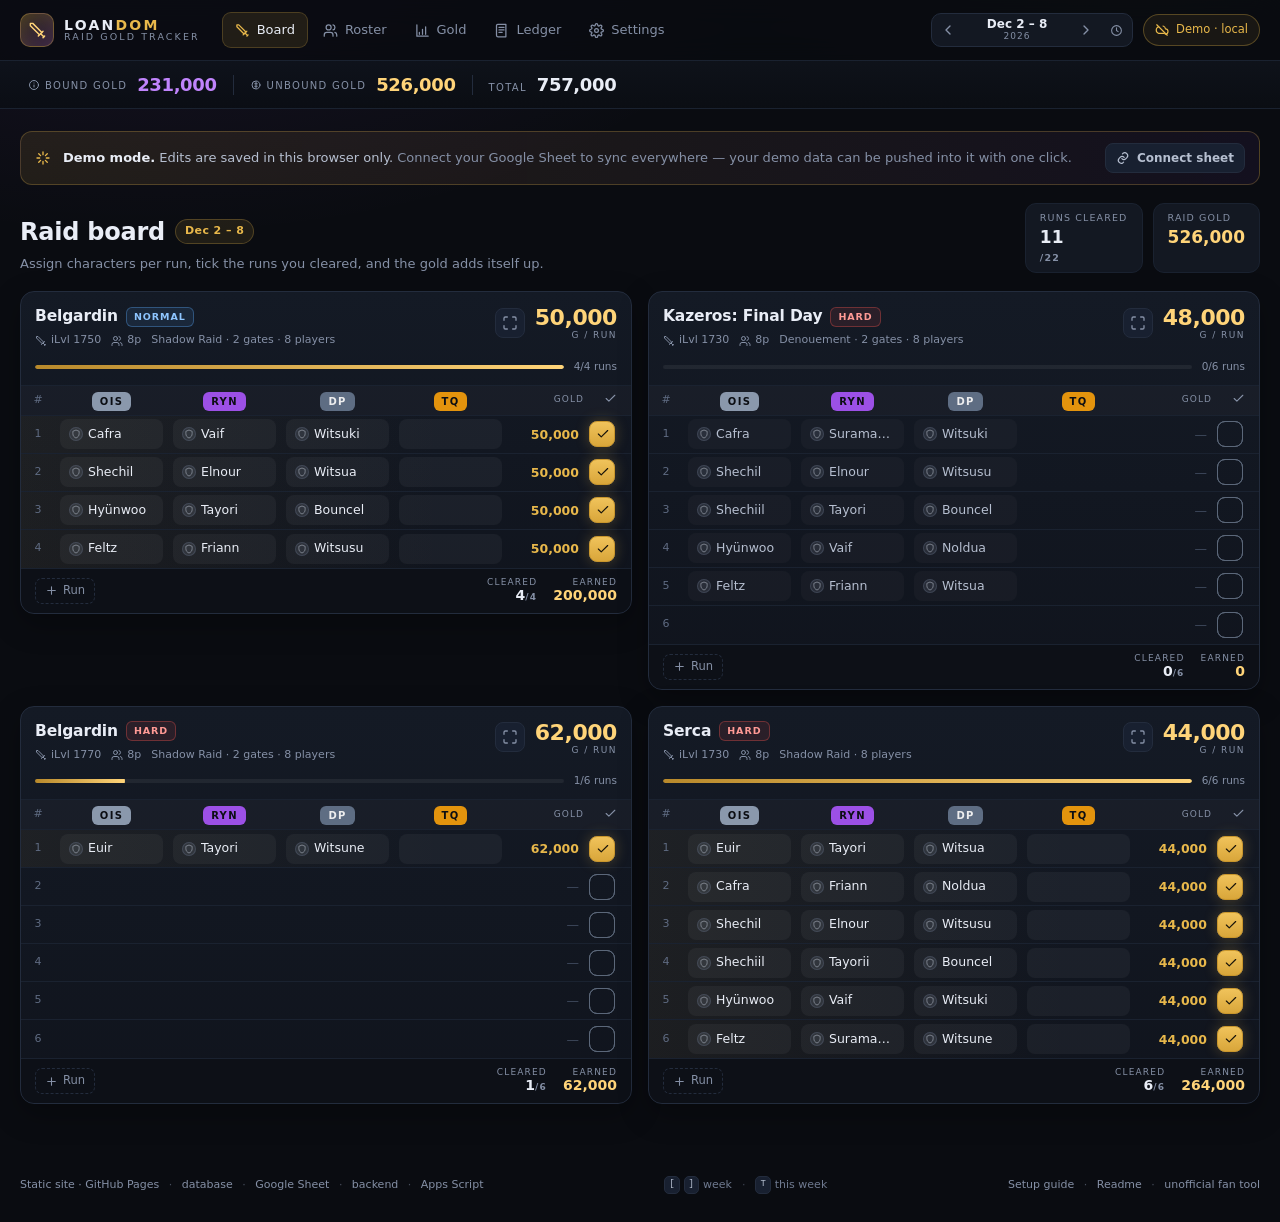
==== commit bc2b4960: "Release: feedback layer, instant boot and offline support Feedback - optimistic rows show a pending " ====
--- a/index.html
+++ b/index.html
@@ -1,5 +1,5 @@
 <!doctype html>
-<html lang="en">
+<html lang="en" data-build="5">
   <head>
     <meta charset="utf-8" />
     <meta name="viewport" content="width=device-width, initial-scale=1" />
@@ -18,8 +18,18 @@
     <meta property="og:type" content="website" />
     <link rel="icon" href="assets/favicon.svg" type="image/svg+xml" />
     <link rel="icon" href="favicon.ico" sizes="32x32" />
+    <link rel="apple-touch-icon" href="assets/icon-180.png" />
+    <meta name="apple-mobile-web-app-capable" content="yes" />
+    <meta name="apple-mobile-web-app-title" content="LOANDOM" />
+    <meta name="mobile-web-app-capable" content="yes" />
     <link rel="manifest" href="manifest.webmanifest" />
+    <link rel="preconnect" href="https://drive.google.com" />
+    <link rel="preconnect" href="https://drive.usercontent.google.com" />
+    <link rel="dns-prefetch" href="https://drive.google.com" />
     <link rel="stylesheet" href="assets/css/app.css" />
+    <link rel="modulepreload" href="assets/js/store.js" />
+    <link rel="modulepreload" href="assets/js/ui.js" />
+    <link rel="modulepreload" href="assets/js/views/board.js" />
   </head>
   <body data-route="board">
     <a class="skip-link" href="#view">Skip to content</a>
@@ -48,12 +58,31 @@
           <div id="sync-pill"></div>
         </div>
       </div>
+      <div class="syncbar" aria-hidden="true"><span></span></div>
     </header>
 
     <div class="totals" id="totals" aria-live="polite"></div>
 
-    <main class="view" id="view">
-      <div class="boot"><span class="boot-spinner"></span>Loading your week…</div>
+    <div class="alert-slot" id="sync-alert"></div>
+
+    <main class="view" id="view" tabindex="-1">
+      <div class="boot-skeleton" role="status" aria-live="polite">
+        <p class="boot-line"><span class="spinner" style="--sp:14px" aria-hidden="true"></span>Loading your week…</p>
+        <div class="skeleton-grid" aria-hidden="true">
+          <div class="sk-card">
+            <div class="sk-row"><span class="sk title"></span><span class="sk pill" style="margin-left:auto"></span></div>
+            <div class="sk-row"><span class="sk short"></span><span class="sk"></span></div>
+            <div class="sk-row"><span class="sk"></span><span class="sk"></span><span class="sk"></span></div>
+            <div class="sk-row"><span class="sk"></span><span class="sk"></span><span class="sk"></span></div>
+          </div>
+          <div class="sk-card">
+            <div class="sk-row"><span class="sk title"></span><span class="sk pill" style="margin-left:auto"></span></div>
+            <div class="sk-row"><span class="sk short"></span><span class="sk"></span></div>
+            <div class="sk-row"><span class="sk"></span><span class="sk"></span><span class="sk"></span></div>
+            <div class="sk-row"><span class="sk"></span><span class="sk"></span><span class="sk"></span></div>
+          </div>
+        </div>
+      </div>
     </main>
 
     <footer class="foot">
@@ -68,6 +97,11 @@
         <span class="dot">·</span>
         Apps Script
       </span>
+      <span class="foot-keys">
+        <kbd>[</kbd> <kbd>]</kbd> week
+        <span class="dot">·</span>
+        <kbd>T</kbd> this week
+      </span>
       <span>
         <a href="SETUP.md">Setup guide</a>
         <span class="dot">·</span>
@@ -78,7 +112,7 @@
     </footer>
 
     <div id="overlay"></div>
-    <div id="toasts"></div>
+    <div id="toasts" role="status" aria-live="polite" aria-relevant="additions" aria-atomic="false"></div>
 
     <noscript>
       <div style="max-width: 560px; margin: 80px auto; padding: 24px; border: 1px solid #232c3d; border-radius: 14px; font-family: system-ui; color: #e9edf6; background: #131822">
@@ -89,6 +123,71 @@
       </div>
     </noscript>
 
+    <script>
+      /* Paint the last view before the ES modules arrive, so a reload shows the
+         real board instead of a loading state. The app re-renders over it a
+         moment later; if the build, route or week do not match, the skeleton
+         stays. Bump data-build on <html> when the shell markup changes. */
+      (function () {
+        try {
+          var raw = localStorage.getItem('loandom.boot.v1');
+          if (!raw) return;
+          var saved = JSON.parse(raw);
+          if (!saved || !saved.view || !saved.at) return;
+          if (saved.build !== document.documentElement.getAttribute('data-build')) return;
+          if (Date.now() - saved.at > 12 * 60 * 60 * 1000) return;
+
+          var route = location.hash.replace(/^#\/?/, '').split('/')[0] || 'board';
+          var urlWeek = new URLSearchParams(location.search).get('w') || '';
+          var sameRoute = saved.route === route;
+          var sameWeek = !urlWeek || urlWeek === saved.week;
+
+          var put = function (id, html) {
+            if (!html) return;
+            var el = document.getElementById(id);
+            if (el) el.innerHTML = html;
+          };
+
+          put('nav', saved.nav);
+          put('sync-pill', saved.pill);
+          if (sameWeek) {
+            put('weeknav', saved.weeknav);
+            put('totals', saved.totals);
+          }
+          if (sameRoute && sameWeek) {
+            put('view', saved.view);
+            document.documentElement.setAttribute('data-restored', '1');
+          }
+        } catch (error) {
+          /* private mode or a corrupt cache: the skeleton stays */
+        }
+      })();
+    </script>
+
     <script type="module" src="assets/js/app.js"></script>
+
+    <script>
+      /* Registered during parse, not on load: the cache starts warming while
+         the page is still being parsed. A new worker that takes over an
+         already-controlled page is an update; the first claim is not. */
+      if ('serviceWorker' in navigator) {
+        var loandomControlled = Boolean(navigator.serviceWorker.controller);
+        navigator.serviceWorker.addEventListener('controllerchange', function () {
+          if (!loandomControlled) {
+            loandomControlled = true;
+            return;
+          }
+          window.__loandomUpdate = true;
+          window.dispatchEvent(new Event('loandom:update'));
+        });
+        navigator.serviceWorker.addEventListener('message', function (event) {
+          if (event.data && event.data.type === 'shell-updated') {
+            window.__loandomUpdate = true;
+            window.dispatchEvent(new Event('loandom:update'));
+          }
+        });
+        navigator.serviceWorker.register('sw.js', { updateViaCache: 'none' }).catch(function () {});
+      }
+    </script>
   </body>
 </html>
--- a/assets/css/app.css
+++ b/assets/css/app.css
@@ -33,6 +33,16 @@
 
 html { color-scheme: dark; }
 
+button, a, input, select, textarea, summary, label {
+  touch-action: manipulation;
+  -webkit-tap-highlight-color: rgba(232, 184, 75, 0.16);
+}
+
+.sr-only {
+  position: absolute; width: 1px; height: 1px; margin: -1px; padding: 0;
+  overflow: hidden; clip: rect(0 0 0 0); clip-path: inset(50%); white-space: nowrap; border: 0;
+}
+
 body {
   margin: 0;
   font-family: var(--font);
@@ -52,6 +62,7 @@
 a { color: inherit; text-decoration: none; }
 button { font: inherit; color: inherit; }
 h1, h2, h3, h4 { margin: 0; font-weight: 650; letter-spacing: -0.01em; }
+h1, h2 { text-wrap: balance; }
 p { margin: 0; }
 code { font-family: var(--mono); font-size: 0.92em; background: rgba(255, 255, 255, 0.06); padding: 1px 5px; border-radius: 5px; }
 kbd {
@@ -68,6 +79,10 @@
 ::-webkit-scrollbar-thumb:hover { background: #354158; }
 
 :focus-visible { outline: 2px solid var(--gold); outline-offset: 2px; }
+
+/* Sticky topbar (60px) plus totals (~36px) must not cover a focused or
+   deep-linked element. */
+#view, #view [id], .view-head, .panel, section[id], h1, h2, h3 { scroll-margin-top: 104px; }
 
 .skip-link {
   position: absolute; left: -9999px; top: 8px; z-index: 100;
@@ -136,6 +151,7 @@
 .sync-pill.is-on { color: var(--green); border-color: rgba(61, 220, 151, 0.28); background: rgba(61, 220, 151, 0.07); }
 .sync-pill.is-demo { color: var(--gold); border-color: rgba(232, 184, 75, 0.3); background: rgba(232, 184, 75, 0.07); }
 .sync-pill.is-saving { color: var(--blue); border-color: rgba(90, 169, 248, 0.3); background: rgba(90, 169, 248, 0.07); }
+.sync-pill.is-readonly { color: var(--blue); border-color: rgba(90, 169, 248, 0.3); background: rgba(90, 169, 248, 0.07); }
 .sync-pill.is-error { color: var(--red); border-color: rgba(240, 85, 79, 0.35); background: rgba(240, 85, 79, 0.08); }
 
 /* ----------------------------------------------------------------- totals */
@@ -150,17 +166,18 @@
   max-width: 1480px; margin: 0 auto; padding: 8px 20px;
   display: flex; align-items: center; gap: 8px;
 }
-.total {
+/* Scoped to the totals strip so .total never leaks onto .gold-card.total. */
+.totals .total {
   border: 0; background: transparent; cursor: pointer; padding: 2px 8px; border-radius: 8px;
   display: flex; align-items: baseline; gap: 10px; text-align: left;
 }
-.total:hover { background: rgba(255, 255, 255, 0.035); }
-.total-label { font-size: 10px; letter-spacing: 0.13em; text-transform: uppercase; color: var(--muted); display: inline-flex; align-items: center; gap: 5px; }
-.total strong { font-size: 18px; font-variant-numeric: tabular-nums; letter-spacing: -0.02em; }
-.total-bound strong { color: var(--violet-soft); }
-.total-unbound strong { color: var(--gold-bright); }
-.total-sum strong { color: var(--text); }
-.total-sep { width: 1px; height: 20px; background: var(--line); }
+.totals .total:hover { background: rgba(255, 255, 255, 0.035); }
+.totals .total-label { font-size: 10px; letter-spacing: 0.13em; text-transform: uppercase; color: var(--muted); display: inline-flex; align-items: center; gap: 5px; }
+.totals .total strong { font-size: 18px; font-variant-numeric: tabular-nums; letter-spacing: -0.02em; }
+.totals .total-bound strong { color: var(--violet-soft); }
+.totals .total-unbound strong { color: var(--gold-bright); }
+.totals .total-sum strong { color: var(--text); }
+.totals .total-sep { width: 1px; height: 20px; background: var(--line); }
 
 /* ------------------------------------------------------------------ view */
 
@@ -199,6 +216,11 @@
 .banner-icon { color: var(--gold); display: grid; place-items: center; }
 .banner strong { color: var(--text); }
 .banner .btn { margin-left: auto; }
+.banner-readonly {
+  border-color: rgba(90, 169, 248, 0.28);
+  background: linear-gradient(90deg, rgba(90, 169, 248, 0.10), rgba(168, 85, 247, 0.04));
+}
+.banner-readonly .banner-icon { color: var(--blue); }
 
 /* ---------------------------------------------------------------- buttons */
 
@@ -247,7 +269,7 @@
 
 .field { display: flex; flex-direction: column; gap: 5px; min-width: 0; }
 .field > span { font-size: 11px; letter-spacing: 0.06em; text-transform: uppercase; color: var(--muted); font-weight: 600; }
-.field > small { font-size: 11px; color: #6f7a90; }
+.field > small { font-size: 11px; color: var(--muted); }
 .field.grow { flex: 1; min-width: 140px; }
 .field.span2, .form-grid > .span2 { grid-column: span 2; }
 .field-actions { justify-content: flex-end; flex-direction: row; align-items: center; }
@@ -278,6 +300,70 @@
 .inline-fields { display: flex; gap: 10px; }
 .inline-fields .field { width: 110px; }
 
+.input-with-action { display: flex; gap: 6px; }
+.input-with-action input { flex: 1; min-width: 0; }
+.input-with-action .btn { height: 36px; flex: none; }
+.input-with-action .icon-btn { width: 36px; height: 36px; flex: none; }
+
+.secret-row { display: flex; gap: 8px; margin-top: 10px; }
+.secret-input { flex: 1; min-width: 0; font-family: var(--mono); font-size: 12.5px; letter-spacing: 0.02em; }
+
+.access-block {
+  display: flex; flex-direction: column; gap: 8px;
+  padding: 13px 15px; border-top: 1px solid var(--line-soft);
+  background: linear-gradient(180deg, rgba(61, 220, 151, 0.05), transparent);
+}
+.access-head { display: flex; align-items: center; gap: 8px; }
+.access-head h3 { font-size: 12.5px; margin-right: auto; display: flex; align-items: center; gap: 6px; }
+.access-head h3 svg { color: var(--green); }
+.access-block p { font-size: 11.5px; max-width: 72ch; }
+.inline-actions { display: flex; flex-wrap: wrap; gap: 8px; }
+.tiny-note { color: var(--muted); font-size: 10.5px; }
+
+/* -------------------------------------------------------- class picker */
+.class-picker { display: block; min-width: 0; margin: 0; padding: 0; border: 0; }
+.class-picker legend {
+  padding: 0; margin-bottom: 5px; font-size: 11px; letter-spacing: 0.06em;
+  text-transform: uppercase; color: var(--muted); font-weight: 600;
+}
+.class-picker-note { margin: 0 0 7px; font-size: 11px; color: var(--muted); }
+.class-picker-groups {
+  display: grid; grid-template-columns: repeat(2, minmax(0, 1fr)); gap: 8px 14px;
+  max-height: 270px; overflow: auto; overscroll-behavior: contain; scrollbar-gutter: stable;
+  padding: 8px; border: 1px solid var(--line); border-radius: 10px;
+  background: rgba(0, 0, 0, 0.14);
+}
+.class-group { min-width: 0; }
+.class-group-label {
+  display: block; margin: 0 0 3px 2px; font-size: 9.5px; font-weight: 700;
+  letter-spacing: 0.09em; text-transform: uppercase; color: #77839a;
+}
+.class-group-grid { display: grid; grid-template-columns: repeat(auto-fill, minmax(132px, 1fr)); gap: 2px; }
+.class-choice {
+  position: relative; display: flex; align-items: center; gap: 7px; min-width: 0;
+  padding: 4px 6px; border: 1px solid transparent; border-radius: 7px; cursor: pointer;
+  color: var(--text-dim); transition: background 0.12s, border-color 0.12s, color 0.12s;
+}
+.class-choice:hover { background: rgba(255, 255, 255, 0.05); color: var(--text); }
+.class-choice.is-selected {
+  color: var(--text); border-color: color-mix(in srgb, var(--gold) 45%, transparent);
+  background: color-mix(in srgb, var(--gold) 12%, transparent);
+}
+.class-choice input {
+  position: absolute; width: 1px; height: 1px; margin: -1px; padding: 0; border: 0;
+  overflow: hidden; clip: rect(0 0 0 0); clip-path: inset(50%); white-space: nowrap;
+}
+.class-choice:focus-within { outline: 2px solid var(--gold); outline-offset: 1px; }
+.class-choice-icon { display: inline-flex; flex: none; }
+.class-choice-name { min-width: 0; overflow: hidden; text-overflow: ellipsis; white-space: nowrap; font-size: 11.5px; font-weight: 600; }
+.class-custom { display: flex; flex-direction: column; gap: 4px; margin-top: 8px; }
+.class-custom > span { font-size: 10.5px; letter-spacing: 0.06em; text-transform: uppercase; color: var(--muted); font-weight: 600; }
+
+@media (max-width: 620px) {
+  .class-picker-groups { grid-template-columns: minmax(0, 1fr); max-height: 250px; }
+  .class-group-grid { grid-template-columns: repeat(2, minmax(0, 1fr)); }
+}
+
 /* ----------------------------------------------------------------- chips */
 
 .badge {
@@ -325,7 +411,7 @@
 
 .raid-strip { display: flex; align-items: center; gap: 10px; padding: 0 14px 10px; }
 .progress { flex: 1; height: 4px; border-radius: 99px; background: rgba(255, 255, 255, 0.06); overflow: hidden; }
-.progress > span { display: block; height: 100%; border-radius: 99px; background: linear-gradient(90deg, var(--gold-deep), var(--gold-bright)); transition: width 0.3s ease; }
+.progress > span { display: block; width: 100%; height: 100%; border-radius: 99px; background: linear-gradient(90deg, var(--gold-deep), var(--gold-bright)); transform: scaleX(0); transform-origin: left center; transition: transform 0.3s ease; }
 .progress.tone-danger > span { background: linear-gradient(90deg, #b93d38, var(--red)); }
 .progress.tone-violet > span { background: linear-gradient(90deg, #7c3aed, var(--violet-soft)); }
 .strip-label { font-size: 10.5px; color: var(--muted); font-variant-numeric: tabular-nums; white-space: nowrap; }
@@ -333,7 +419,9 @@
 .raid-table { border-top: 1px solid var(--line-soft); }
 .raid-row {
   display: grid;
-  grid-template-columns: 34px repeat(var(--players, 3), minmax(0, 1fr)) 82px 42px;
+  grid-template-columns:
+    var(--idx-w, 34px) repeat(var(--players, 3), minmax(0, 1fr))
+    var(--gold-w, 82px) var(--chk-w, 42px);
   align-items: center;
   border-bottom: 1px solid var(--line-soft);
   min-height: 38px;
@@ -349,6 +437,7 @@
   position: absolute; inset: 0; display: flex; align-items: center; justify-content: center; gap: 1px;
   opacity: 0; background: var(--panel); transition: opacity 0.12s;
 }
+.run-menu-btn { display: none; }
 .run-row:hover .run-tools, .run-row:focus-within .run-tools { opacity: 1; }
 .run-row:hover .run-no { opacity: 0; }
 
@@ -383,7 +472,7 @@
 .gold-value.is-zero { color: #3f4a5e; font-weight: 400; }
 .gold-mult { font-size: 9.5px; color: var(--muted); margin-left: 3px; }
 
-.check { width: 26px; height: 26px; border-radius: 8px; border: 1.5px solid #33405a; background: transparent; color: transparent; display: inline-grid; place-items: center; cursor: pointer; transition: all 0.14s; }
+.check { width: 26px; height: 26px; border-radius: 8px; border: 1.5px solid #5b6779; background: transparent; color: transparent; display: inline-grid; place-items: center; cursor: pointer; transition: background 0.14s, border-color 0.14s, color 0.14s, box-shadow 0.14s; }
 .check:hover { border-color: var(--gold); color: rgba(232, 184, 75, 0.5); }
 .check.on { background: linear-gradient(180deg, #f0c35b, #d9a63a); border-color: #c9962c; color: #17130a; box-shadow: 0 0 14px rgba(232, 184, 75, 0.28); }
 .cell.check { display: flex; justify-content: center; padding: 4px 6px; }
@@ -434,7 +523,23 @@
 
 .roster-table th { padding: 6px 10px; }
 .roster-table td { padding: 6px 10px; }
-.char-name-cell { display: flex; align-items: center; gap: 6px; }
+.char-name-cell { display: flex; align-items: center; gap: 7px; }
+.class-logo {
+  display: inline-grid; place-items: center; flex: none; border-radius: 7px;
+  background: color-mix(in srgb, var(--cc, #5b6579) 16%, rgba(255, 255, 255, 0.03));
+  color: color-mix(in srgb, var(--cc, #8590a6) 62%, #ffffff 38%);
+  box-shadow: inset 0 0 0 1px color-mix(in srgb, var(--cc, #5b6579) 42%, transparent);
+  overflow: hidden;
+}
+.class-logo-glyph {
+  display: block; width: 76%; height: 76%; background: currentColor;
+  -webkit-mask-image: var(--class-icon); mask-image: var(--class-icon);
+  -webkit-mask-repeat: no-repeat; mask-repeat: no-repeat;
+  -webkit-mask-position: center; mask-position: center;
+  -webkit-mask-size: contain; mask-size: contain;
+}
+.class-logo-crest { display: block; }
+.class-dot { display: inline-block; width: 6px; height: 6px; border-radius: 99px; margin-right: 6px; vertical-align: 1px; }
 .char-name {
   border: 0; background: transparent; padding: 2px 0; cursor: pointer; display: inline-flex;
   align-items: center; gap: 5px; color: var(--text); font-size: 13px; font-weight: 550; text-align: left;
@@ -451,7 +556,7 @@
   background: rgba(255, 255, 255, 0.05); color: var(--muted); border: 1px solid transparent;
 }
 .usage.is-cleared { color: #8ee6bd; background: rgba(61, 220, 151, 0.09); border-color: rgba(61, 220, 151, 0.22); }
-.usage.is-idle { color: #55617a; background: transparent; border: 1px dashed var(--line); }
+.usage.is-idle { color: #8b96ab; background: transparent; border: 1px dashed var(--line); }
 .usage.is-over { color: #ff9a95; background: rgba(240, 85, 79, 0.1); border-color: rgba(240, 85, 79, 0.3); }
 .roster-empty { padding: 22px 16px; text-align: center; color: var(--muted); font-size: 12.5px; display: flex; flex-direction: column; gap: 3px; }
 
@@ -484,6 +589,8 @@
 .panel-head h2 svg { color: var(--gold); }
 .panel-head .muted { font-size: 11px; }
 .panel-foot { display: flex; align-items: center; justify-content: space-between; gap: 10px; padding: 9px 15px; border-top: 1px solid var(--line-soft); background: rgba(0, 0, 0, 0.18); font-size: 11.5px; }
+.panel a:not(.btn), .details a { color: var(--gold); text-decoration: none; }
+.panel a:not(.btn):hover, .details a:hover { color: var(--gold-bright); text-decoration: underline; }
 
 .breakdown { padding: 6px 8px; }
 .breakdown-row { display: flex; align-items: center; gap: 12px; padding: 8px 7px; border-radius: 9px; }
@@ -491,7 +598,7 @@
 .bd-main { flex: 1; min-width: 0; }
 .bd-title { display: flex; align-items: center; gap: 7px; font-size: 12.5px; margin-bottom: 5px; }
 .bd-bar { height: 5px; border-radius: 99px; background: rgba(255, 255, 255, 0.06); overflow: hidden; }
-.bd-bar > span { display: block; height: 100%; border-radius: 99px; background: linear-gradient(90deg, var(--gold-deep), var(--gold)); transition: width 0.3s; }
+.bd-bar > span { display: block; width: 100%; height: 100%; border-radius: 99px; background: linear-gradient(90deg, var(--gold-deep), var(--gold)); transform: scaleX(0); transform-origin: left center; transition: transform 0.3s; }
 .bd-count { font-size: 11px; font-variant-numeric: tabular-nums; width: 34px; text-align: right; }
 .bd-gold { font-size: 13px; font-variant-numeric: tabular-nums; width: 78px; text-align: right; color: var(--gold-bright); }
 .bd-gold.is-zero { color: #465168; }
@@ -586,8 +693,8 @@
 }
 .raid-settings .cell-input:hover, .ps-edit .cell-input:hover { background: var(--bg-soft); border-color: var(--line); }
 
-.switch { width: 34px; height: 19px; border-radius: 99px; background: #2a3448; border: 1px solid var(--line); position: relative; cursor: pointer; padding: 0; }
-.switch span { position: absolute; top: 2px; left: 2px; width: 13px; height: 13px; border-radius: 99px; background: #7a869c; transition: all 0.15s; }
+.switch { width: 34px; height: 19px; border-radius: 99px; background: #2a3448; border: 1px solid #5b6779; position: relative; cursor: pointer; padding: 0; }
+.switch span { position: absolute; top: 2px; left: 2px; width: 13px; height: 13px; border-radius: 99px; background: #7a869c; transition: left 0.15s, background 0.15s; }
 .switch.is-on { background: rgba(61, 220, 151, 0.25); border-color: rgba(61, 220, 151, 0.5); }
 .switch.is-on span { left: 17px; background: var(--green); }
 
@@ -618,10 +725,12 @@
 
 /* ---------------------------------------------------------------- footer */
 
-.foot { max-width: 1480px; margin: 0 auto; padding: 0 20px 28px; display: flex; align-items: center; justify-content: space-between; gap: 14px; flex-wrap: wrap; color: #5c6780; font-size: 11px; }
+.foot { max-width: 1480px; margin: 0 auto; padding: 0 20px 28px; display: flex; align-items: center; justify-content: space-between; gap: 14px; flex-wrap: wrap; color: var(--muted); font-size: 11px; }
 .foot a { color: var(--muted); }
 .foot a:hover { color: var(--gold); }
 .foot .dot { opacity: 0.5; margin: 0 6px; }
+.foot-keys { display: inline-flex; align-items: center; gap: 4px; color: #6f7a90; font-variant-numeric: tabular-nums; }
+.foot-keys kbd { font-size: 9px; padding: 1px 4px; }
 
 /* --------------------------------------------------------------- overlays */
 
@@ -633,12 +742,12 @@
   animation: fade 0.14s ease-out;
 }
 .modal {
-  width: min(500px, 100%); max-height: min(86vh, 760px); overflow: auto;
+  width: min(500px, 100%); max-height: min(86vh, 760px); overflow: auto; overscroll-behavior: contain;
   background: linear-gradient(180deg, #171d29, #11151e);
   border: 1px solid var(--line); border-radius: 16px; box-shadow: var(--shadow);
   animation: pop 0.16s ease-out;
 }
-.modal-wide { width: min(760px, 100%); }
+.modal-wide { width: min(900px, 100%); }
 .modal-head { display: flex; align-items: flex-start; justify-content: space-between; gap: 12px; padding: 16px 18px 10px; }
 .modal-head h2 { font-size: 17px; }
 .modal-head p { font-size: 11.5px; color: var(--muted); margin-top: 2px; }
@@ -648,6 +757,38 @@
 .modal-foot { display: flex; align-items: center; gap: 8px; padding: 12px 18px; border-top: 1px solid var(--line-soft); background: rgba(0, 0, 0, 0.2); }
 .modal-foot .grow { flex: 1; }
 .modal .form-grid { padding-top: 6px; }
+.portrait-edit { display: flex; gap: 14px; align-items: center; flex-wrap: wrap; padding: 6px 0 14px; margin-bottom: 8px; border-bottom: 1px solid var(--line-soft); }
+.portrait-preview {
+  position: relative;
+  min-width: 110px; min-height: 130px; max-width: 100%;
+  border-radius: 12px; flex: none; overflow: hidden; padding: 4px;
+  display: grid; place-items: center; background: rgba(255, 255, 255, 0.04);
+  box-shadow: inset 0 0 0 1px color-mix(in srgb, var(--cc, #4b566c) 50%, transparent), 0 8px 20px rgba(0, 0, 0, 0.25);
+  font-size: 21px; font-weight: 800; color: #dbe3f2;
+}
+.portrait-preview img { max-width: 100%; max-height: 80vh; width: auto; height: auto; object-fit: contain; display: block; border-radius: 9px; }
+.portrait-side { min-width: 0; display: flex; flex-direction: column; gap: 6px; }
+.portrait-progress {
+  position: absolute; inset: 4px; z-index: 2; border-radius: 9px;
+  display: flex; flex-direction: column; justify-content: flex-end; gap: 8px;
+  padding: 10px; background: linear-gradient(180deg, rgba(9, 12, 18, 0.15), rgba(9, 12, 18, 0.82));
+  backdrop-filter: blur(1.5px);
+}
+.portrait-progress[hidden] { display: none; }
+.portrait-progress .progress { flex: none; height: 5px; }
+.portrait-progress p {
+  margin: 0; font-size: 11px; color: #dbe3f2; line-height: 1.3;
+  display: flex; align-items: center; gap: 6px;
+}
+.portrait-progress p::before {
+  content: ''; flex: none; width: 11px; height: 11px; border-radius: 99px;
+  border: 2px solid rgba(255, 255, 255, 0.18); border-top-color: var(--gold);
+  animation: spin 0.7s linear infinite;
+}
+.portrait-preview.is-busy img { opacity: 0.55; }
+.portrait-actions .btn:disabled { opacity: 0.45; cursor: not-allowed; }
+.portrait-actions { display: flex; flex-wrap: wrap; gap: 6px; }
+.portrait-side .tiny-note { line-height: 1.35; }
 .eligibility { background: rgba(255, 255, 255, 0.02); border: 1px solid var(--line-soft); border-radius: 10px; padding: 9px 11px; }
 .el-title { font-size: 10px; letter-spacing: 0.1em; text-transform: uppercase; color: var(--muted); }
 .el-list { display: flex; flex-wrap: wrap; gap: 5px; margin-top: 6px; }
@@ -659,7 +800,7 @@
 @keyframes pop { from { opacity: 0; transform: translateY(6px) scale(0.99); } }
 
 .popover {
-  position: fixed; z-index: 80; width: 270px;
+  position: fixed; z-index: 80; width: 300px;
   background: linear-gradient(180deg, #181f2c, #121720);
   border: 1px solid #2c3750; border-radius: 12px; box-shadow: var(--shadow);
   overflow: hidden; animation: pop 0.12s ease-out;
@@ -670,21 +811,89 @@
 .popover-search { display: flex; align-items: center; gap: 6px; margin: 0 9px 7px; padding: 0 8px; height: 32px; border-radius: 8px; background: var(--bg); border: 1px solid var(--line); color: var(--muted); }
 .popover-search input { border: 0; background: transparent; height: 30px; padding: 0; font-size: 12.5px; flex: 1; }
 .popover-search input:focus { box-shadow: none; }
-.popover-list { max-height: 230px; overflow: auto; padding: 0 6px 6px; }
+.popover-list { max-height: 230px; overflow: auto; overscroll-behavior: contain; padding: 0 6px 6px; }
 .pop-item {
   width: 100%; display: flex; align-items: center; gap: 8px; padding: 7px 8px; border-radius: 7px;
   border: 0; background: transparent; color: var(--text-dim); font-size: 12.5px; text-align: left; cursor: pointer;
 }
-.pop-item:hover, .pop-item:focus-visible { background: rgba(232, 184, 75, 0.1); color: var(--text); outline: none; }
+.pop-item:hover { background: rgba(232, 184, 75, 0.1); color: var(--text); }
+.pop-item:focus-visible { background: rgba(232, 184, 75, 0.14); color: var(--text); outline: 2px solid var(--gold); outline-offset: -2px; }
 .pop-item.is-current { color: var(--gold-bright); }
-.pop-name { flex: 1; overflow: hidden; text-overflow: ellipsis; white-space: nowrap; }
+.pop-name { overflow: hidden; text-overflow: ellipsis; white-space: nowrap; }
 .pop-meta { font-size: 10px; color: var(--muted); }
+.pop-portrait { height: 44px; width: auto; max-width: 54px; object-fit: contain; flex: none; border-radius: 6px; background: rgba(255, 255, 255, 0.04); }
+.pop-text { display: flex; flex-direction: column; min-width: 0; flex: 1; line-height: 1.25; }
 .pop-create { color: var(--gold); border-top: 1px solid var(--line-soft); margin-top: 4px; border-radius: 0 0 7px 7px; }
 .pop-empty { padding: 14px 10px; font-size: 11.5px; color: var(--muted); text-align: center; }
+.popover-menu { width: 240px; }
+.popover-menu .popover-list { padding: 4px 6px 6px; }
+.pop-item.is-active { background: rgba(232, 184, 75, 0.14); color: var(--text); }
+.menu-item.is-danger { color: #ff9a95; }
+.menu-item.is-danger:hover, .menu-item.is-danger:focus-visible { background: rgba(240, 85, 79, 0.14); color: #ffb1ad; }
 .popover-foot { display: flex; align-items: center; justify-content: space-between; gap: 8px; padding: 7px 10px; border-top: 1px solid var(--line-soft); background: rgba(0, 0, 0, 0.2); }
 .popover-keys { font-size: 9.5px; color: var(--muted); }
 
-#toasts { position: fixed; right: 16px; bottom: 16px; z-index: 90; display: flex; flex-direction: column; gap: 8px; width: min(360px, calc(100vw - 32px)); }
+/* --------------------------------------------------------- character tip */
+
+.char-tip {
+  --tip-portrait-w: 104px;
+  --tip-portrait-h: 144px;
+  position: fixed; z-index: 85;
+  width: min(300px, calc(100vw - 16px)); max-height: calc(100vh - 16px);
+  padding: 10px; overflow: hidden;
+  display: flex; gap: 10px; align-items: center; pointer-events: none;
+  background: linear-gradient(180deg, #181f2c, #121720);
+  border: 1px solid #2c3750; border-radius: 12px; box-shadow: var(--shadow);
+}
+.char-tip[hidden] { display: none; }
+/* The portrait keeps its original source and aspect ratio inside a fixed,
+   compact frame; object-fit contains the whole full-body image. */
+.tip-media {
+  position: relative;
+  flex: 0 0 var(--tip-portrait-w); width: var(--tip-portrait-w); height: var(--tip-portrait-h);
+  max-width: 100%; overflow: hidden; display: grid; place-items: center;
+}
+.tip-media img {
+  position: absolute; inset: 0;
+  width: 100%; height: 100%; max-width: 100%; max-height: 100%;
+  object-fit: contain; display: block; border-radius: 8px;
+}
+.tip-body { display: flex; flex-direction: column; gap: 3px; flex: 1 1 auto; min-width: 0; font-size: 12px; overflow-wrap: anywhere; }
+.tip-body strong { font-size: 13.5px; overflow: hidden; text-overflow: ellipsis; }
+.tip-gold { color: var(--gold); font-size: 10px; letter-spacing: 0.07em; text-transform: uppercase; }
+
+@media (max-width: 480px) {
+  .char-tip {
+    --tip-portrait-w: 80px;
+    --tip-portrait-h: 120px;
+    width: min(280px, calc(100vw - 16px));
+    gap: 8px; padding: 8px;
+  }
+  .tip-body { font-size: 11.5px; }
+}
+
+/* ------------------------------------------------------------ focus mode */
+
+.raid-grid-focus { grid-template-columns: minmax(0, 1fr); }
+.raid-head-right { display: flex; align-items: center; gap: 10px; flex: none; }
+.focus-btn { width: 30px; height: 30px; border-radius: 8px; }
+.raid.is-focused { box-shadow: 0 20px 60px rgba(0, 0, 0, 0.42); }
+.raid.is-focused .raid-title h2 { font-size: 18px; }
+.raid.is-focused .payout-main { font-size: 30px; }
+.raid.is-focused .raid-row {
+  min-height: 46px;
+  --idx-w: 40px; --gold-w: 110px; --chk-w: 54px;
+}
+.raid.is-focused .slot { height: 36px; font-size: 13.5px; }
+.raid.is-focused .check { width: 30px; height: 30px; }
+.raid.is-focused .cell.gold { padding-right: 14px; }
+.raid.is-focused .gold-value { font-size: 14px; }
+
+@media (hover: none) {
+  .char-tip { display: none; }
+}
+
+#toasts { position: fixed; right: calc(16px + env(safe-area-inset-right)); bottom: calc(16px + env(safe-area-inset-bottom)); z-index: 90; display: flex; flex-direction: column; gap: 8px; width: min(360px, calc(100vw - 32px)); }
 .toast {
   display: flex; align-items: flex-start; gap: 9px; padding: 11px 12px; border-radius: 11px;
   background: #161d2a; border: 1px solid var(--line); box-shadow: var(--shadow);
@@ -709,7 +918,7 @@
 @media (max-width: 1180px) {
   .gold-cards { grid-template-columns: repeat(3, minmax(0, 1fr)); }
   .gc-value { font-size: 30px; }
-  .raid-row { grid-template-columns: 30px repeat(var(--players, 3), minmax(0, 1fr)) 72px 38px; }
+  .raid-row { --idx-w: 30px; --gold-w: 72px; --chk-w: 38px; }
 }
 
 @media (max-width: 1000px) {
@@ -724,8 +933,8 @@
   .topbar-inner { height: auto; min-height: 56px; flex-wrap: wrap; gap: 10px; padding: 8px 14px; }
   .totals { top: 0; }
   .totals-inner { padding: 7px 14px; gap: 4px; overflow-x: auto; }
-  .total strong { font-size: 15px; }
-  .total-label { font-size: 9px; }
+  .totals .total strong { font-size: 15px; }
+  .totals .total-label { font-size: 9px; }
   .view { padding: 16px 14px 64px; }
   .nav { order: 3; width: 100%; }
   .nav-link { padding: 6px 10px; font-size: 12px; }
@@ -745,18 +954,23 @@
 
 @media (max-width: 620px) {
   .totals-inner { gap: 0; }
-  .total { padding: 2px 4px; gap: 6px; }
-  .total-label { font-size: 8px; letter-spacing: 0.06em; }
-  .total strong { font-size: 14px; }
-  .total-sep { margin: 0 2px; }
-  .raid-row { min-width: 0; grid-template-columns: 24px repeat(var(--players, 3), minmax(0, 1fr)) 54px 32px; }
+  .totals .total { padding: 2px 4px; gap: 6px; }
+  .totals .total-label { font-size: 8px; letter-spacing: 0.06em; }
+  .totals .total strong { font-size: 14px; }
+  .totals .total-sep { margin: 0 2px; }
+  .raid-row { min-width: 0; --idx-w: 24px; --gold-w: 54px; --chk-w: 32px; }
+  .raid.is-focused .raid-row { --idx-w: 24px; --gold-w: 54px; --chk-w: 32px; }
+  .raid.is-focused .slot { height: 30px; font-size: 11px; }
   .raid-row .cell { padding: 2px 3px; }
   .raid-table { overflow-x: visible; }
-  .slot { padding: 0 5px; font-size: 11px; }
+  .slot { padding: 0 4px; font-size: 11px; gap: 3px; }
   .player-tag { font-size: 9px; padding: 2px 5px; letter-spacing: 0.08em; }
   .gold-value { font-size: 11px; }
   .payout-main { font-size: 19px; }
   .nav-link { padding: 6px 8px; }
+  .nav-link svg { display: none; }
+  .banner-icon { display: none; }
+  .slot .class-logo { display: none; }
   .raid-head { padding: 11px 11px 8px; }
   .raid-strip, .raid-foot { padding-left: 11px; padding-right: 11px; }
   .raid-foot { flex-wrap: wrap; gap: 10px; }
@@ -769,5 +983,158 @@
 }
 
 @media (prefers-reduced-motion: reduce) {
-  *, *::before, *::after { animation-duration: 0.001ms !important; transition-duration: 0.001ms !important; }
-}
+  *, *::before, *::after {
+    animation-duration: 0.001ms !important;
+    animation-iteration-count: 1 !important;
+    animation-delay: 0s !important;
+    transition-duration: 0.001ms !important;
+    scroll-behavior: auto !important;
+  }
+}
+
+/* ------------------------------------------------- coarse pointers (touch) */
+
+@media (hover: none) {
+  /* A 44px-tall row, visible row actions and a single menu button replace the
+     hover-only controls that a finger can never reveal. */
+  .raid-row { --idx-w: 46px; min-height: 44px; }
+  .raid.is-focused .raid-row { --idx-w: 50px; }
+  .cell.idx { display: flex; align-items: center; justify-content: space-between; gap: 2px; padding: 0 3px; }
+  .run-tools { position: static; inset: auto; background: transparent; opacity: 1; gap: 0; }
+  .run-tools [data-act='dup-run'], .run-tools [data-act='del-run'] { display: none; }
+  .run-menu-btn { display: inline-grid; width: 28px; height: 34px; }
+  .run-row:hover .run-no { opacity: 1; }
+  .run-row:hover .run-tools { opacity: 1; }
+  .slot { height: 38px; }
+  .slot.is-empty .slot-plus { opacity: 1; }
+  .check { width: 34px; height: 34px; }
+  .mini { width: 32px; height: 34px; }
+  .row-actions { opacity: 1; }
+  .icon-btn { width: 40px; height: 40px; }
+  .week-arrow, .week-today { width: 36px; height: 36px; }
+  .sync-pill { height: 38px; }
+  .add-run { height: 34px; }
+  .link-btn { padding: 8px 0; }
+  .pop-item { padding: 10px 8px; }
+  .class-choice { padding: 8px 6px; }
+}
+
+@media (hover: none) and (max-width: 620px) {
+  .raid-row { --idx-w: 38px; --gold-w: 50px; --chk-w: 34px; }
+  .raid.is-focused .raid-row { --idx-w: 38px; --gold-w: 50px; --chk-w: 34px; }
+  .run-menu-btn { width: 24px; height: 30px; border-color: var(--line); background: rgba(255, 255, 255, 0.04); }
+  .check { width: 30px; height: 30px; }
+}
+
+/* --------------------------------------------------------------- feedback */
+/* Every control answers a press immediately, and anything that waits says so. */
+
+.spinner {
+  width: var(--sp, 14px); height: var(--sp, 14px); flex: none; display: inline-block;
+  border-radius: 99px; border: 2px solid currentColor; border-right-color: transparent;
+  animation: spin 0.7s linear infinite; opacity: 0.9;
+}
+
+[data-busy] { cursor: progress; }
+.btn[data-busy] { opacity: 0.92; }
+.btn[data-busy] .spinner { margin-right: 1px; }
+
+.btn:active, .icon-btn:active, .mini:active, .slot:active, .switch:active,
+.nav-link:active, .pop-item:active, .week-arrow:active, .week-today:active, .sync-pill:active,
+.add-run:active, .total:active, .hist-col:active, .class-choice:active, .link-btn:active,
+.mode-switch button:active, .toast-close:active, .check:active {
+  transform: translateY(1px) scale(0.985);
+  filter: brightness(1.12);
+  transition-duration: 40ms;
+}
+.check:active { transform: scale(0.88); }
+
+/* Top-of-page progress for a sheet round trip. */
+.syncbar {
+  position: absolute; left: 0; right: 0; bottom: -1px; height: 2px;
+  overflow: hidden; opacity: 0; transition: opacity 0.2s; pointer-events: none;
+}
+body.is-syncing .syncbar { opacity: 1; }
+.syncbar > span {
+  display: block; width: 34%; height: 100%;
+  background: linear-gradient(90deg, transparent, var(--gold), transparent);
+  animation: syncslide 1.1s ease-in-out infinite;
+}
+@keyframes syncslide { from { transform: translateX(-110%); } to { transform: translateX(400%); } }
+
+/* Persistent, dismissible-by-fixing banner for a failed round trip. */
+.alert-slot { max-width: 1480px; margin: 0 auto; padding: 0 20px; }
+.alert-slot:empty { display: none; }
+.sync-alert {
+  display: flex; align-items: flex-start; gap: 10px; margin-top: 14px; padding: 10px 13px;
+  border-radius: 11px; border: 1px solid rgba(240, 85, 79, 0.42);
+  background: linear-gradient(90deg, rgba(240, 85, 79, 0.13), rgba(240, 85, 79, 0.05));
+  color: #ffc9c6; font-size: 12.5px;
+}
+.sync-alert strong { color: #ffe1df; }
+.sync-alert > div { display: flex; flex-direction: column; gap: 2px; }
+.sync-alert > div > span { color: #ffc9c6; }
+.sync-alert > div > .muted { color: #d9a5a2; }
+.sync-alert .alert-icon { display: inline-flex; margin-top: 1px; color: var(--red); }
+.sync-alert .btn { margin-left: auto; flex: none; }
+.sync-alert .btn.ghost { color: #ffd7d4; border-color: rgba(240, 85, 79, 0.45); }
+.sync-alert.is-task {
+  border-color: rgba(90, 169, 248, 0.4);
+  background: linear-gradient(90deg, rgba(90, 169, 248, 0.12), rgba(90, 169, 248, 0.04));
+}
+.sync-alert.is-task .alert-icon { color: var(--blue); }
+.sync-alert.is-task strong { color: #e8f2ff; }
+.sync-alert.is-task > div > span { color: #b9d4f5; }
+.sync-alert.is-offline {
+  border-color: rgba(232, 184, 75, 0.42);
+  background: linear-gradient(90deg, rgba(232, 184, 75, 0.1), rgba(232, 184, 75, 0.03));
+}
+.sync-alert.is-offline .alert-icon { color: var(--gold); }
+.sync-alert.is-offline strong { color: #fff2d6; }
+.sync-alert.is-offline > div > span { color: #e8cfa0; }
+.sync-alert.is-update {
+  border-color: rgba(61, 220, 151, 0.4);
+  background: linear-gradient(90deg, rgba(61, 220, 151, 0.1), rgba(61, 220, 151, 0.03));
+}
+.sync-alert.is-update .alert-icon { color: var(--green); }
+.sync-alert.is-update strong { color: #e6fff4; }
+.sync-alert.is-update > div > span { color: #b9e8d2; }
+
+/* A row being written, or one whose write failed. */
+.raid-row.is-pending { box-shadow: inset 2px 0 0 rgba(232, 184, 75, 0.6); }
+.raid-row.is-unsaved { box-shadow: inset 2px 0 0 var(--red); }
+tr.is-pending > td:first-child { box-shadow: inset 2px 0 0 rgba(232, 184, 75, 0.6); }
+tr.is-unsaved > td:first-child { box-shadow: inset 2px 0 0 var(--red); }
+.ps-edit.is-pending { box-shadow: inset 2px 0 0 rgba(232, 184, 75, 0.6); }
+.ps-edit.is-unsaved { box-shadow: inset 2px 0 0 var(--red); }
+
+.sync-dot {
+  position: absolute; left: 3px; top: 3px; width: 5px; height: 5px; border-radius: 99px;
+  background: var(--gold); animation: ping 1.2s ease-out infinite;
+}
+.sync-dot.is-error { background: var(--red); }
+@keyframes ping {
+  0% { box-shadow: 0 0 0 0 rgba(232, 184, 75, 0.55); }
+  70% { box-shadow: 0 0 0 5px rgba(232, 184, 75, 0); }
+  100% { box-shadow: 0 0 0 0 rgba(232, 184, 75, 0); }
+}
+
+/* First paint: the shape of the board, not a blank screen. */
+.boot-skeleton { display: flex; flex-direction: column; gap: 14px; }
+.boot-line { display: flex; align-items: center; gap: 9px; color: var(--muted); font-size: 12.5px; }
+.skeleton-grid { display: grid; grid-template-columns: repeat(2, minmax(0, 1fr)); gap: 16px; }
+.sk-card { border: 1px solid var(--line); border-radius: var(--radius); background: linear-gradient(180deg, #141a25, #10141d); padding: 14px; }
+.sk-row { display: flex; align-items: center; gap: 10px; margin-top: 11px; }
+.sk {
+  height: 10px; border-radius: 6px; flex: 1;
+  background: linear-gradient(90deg, rgba(255, 255, 255, 0.05), rgba(255, 255, 255, 0.11), rgba(255, 255, 255, 0.05));
+  background-size: 200% 100%; animation: shimmer 1.4s linear infinite;
+}
+.sk.title { width: 42%; height: 16px; flex: none; }
+.sk.short { width: 24%; flex: none; }
+.sk.pill { width: 62px; height: 20px; border-radius: 7px; flex: none; }
+.sk.grow { flex: 1; }
+@keyframes shimmer { from { background-position: 200% 0; } to { background-position: -200% 0; } }
+
+@media (max-width: 1000px) { .skeleton-grid { grid-template-columns: minmax(0, 1fr); } }
+@media (max-width: 620px) { .alert-slot { padding: 0 14px; } .sync-alert { flex-wrap: wrap; } .sync-alert .btn { margin-left: 0; } }
